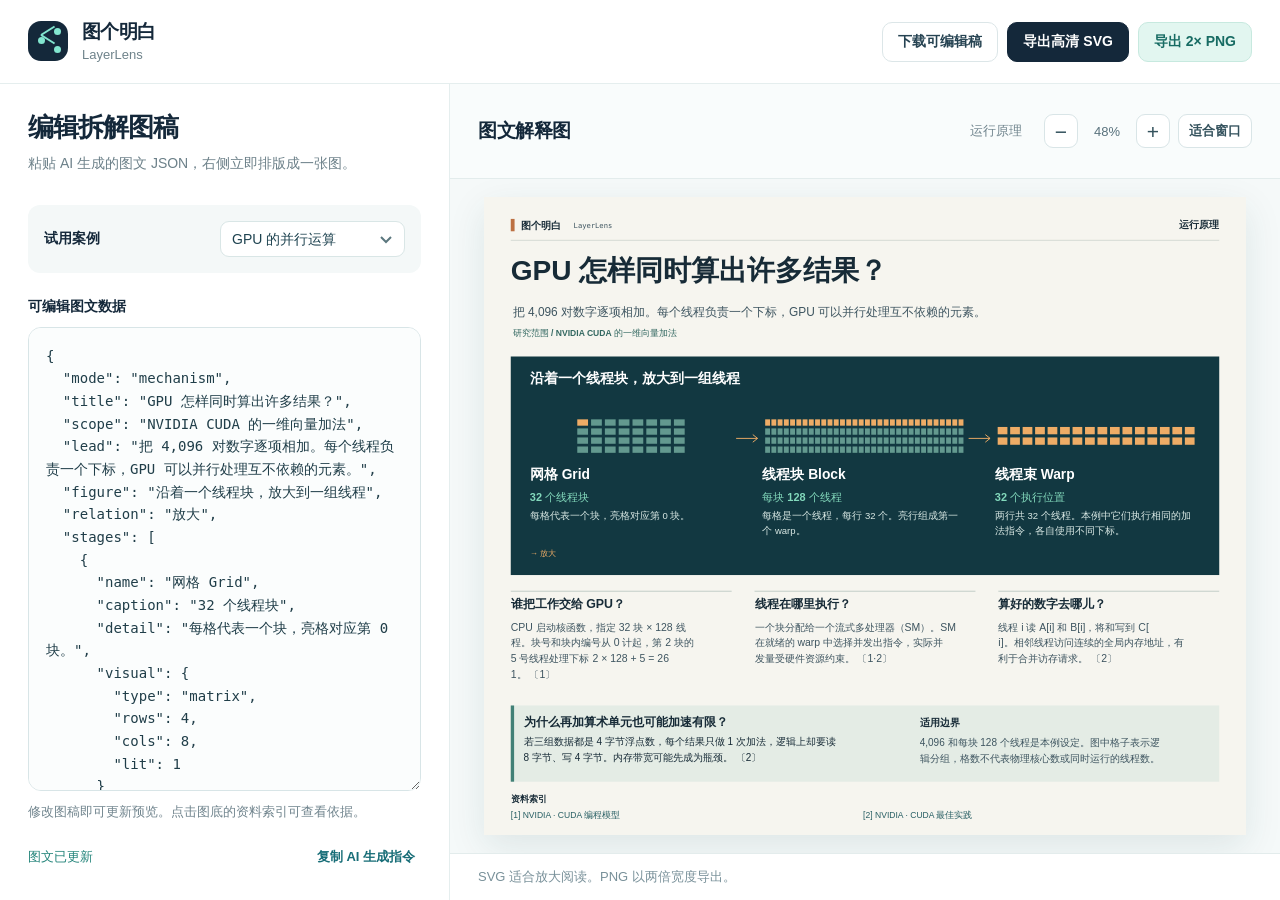
==== releases/LayerLens.html @ 17916f42 "Rename project to LayerLens and update the Chinese brand" ====
<!doctype html>
<html lang="zh-CN">
<head>
  <meta charset="utf-8">
  <meta name="viewport" content="width=device-width, initial-scale=1">
  <meta name="theme-color" content="#14283a">
  <title>图个明白 · 原理与产业拆解</title>
  <meta name="description" content="把抽象信息整理成一张可高清缩放的图文解释图。">
  <style>:root {
  color-scheme: light;
  font-family: -apple-system, BlinkMacSystemFont, "Segoe UI", "PingFang SC", "Microsoft YaHei", sans-serif;
  font-size: 16px;
  color: #14283a;
  background: #f5f9f9;
}
* { box-sizing: border-box; }
body { margin: 0; min-width: 320px; }
button, select, textarea { font: inherit; }
button { cursor: pointer; }
button:focus-visible, select:focus-visible, textarea:focus-visible, a:focus-visible { outline: 3px solid #45b7aa; outline-offset: 3px; }
.app-shell { min-height: 100vh; display: flex; flex-direction: column; }
.topbar { min-height: 84px; padding: 16px 28px; display: flex; align-items: center; justify-content: space-between; gap: 20px; background: #fff; border-bottom: 1px solid #e5eeee; }
.brand { display: flex; align-items: center; gap: 14px; }
.brand strong { display: block; font-size: 19px; line-height: 1.2; letter-spacing: -.03em; }
.brand small { display: block; margin-top: 3px; color: #6f838b; font-size: 13px; }
.brand-mark { width: 40px; height: 40px; border-radius: 13px; background: #14283a; position: relative; display: block; }
.brand-mark::before, .brand-mark::after { content: ""; position: absolute; left: 13px; top: 13px; height: 2px; width: 16px; background: #82e6cf; transform-origin: left; }
.brand-mark::before { transform: rotate(32deg); }
.brand-mark::after { transform: rotate(-32deg); }
.brand-mark i { width: 7px; height: 7px; border-radius: 50%; background: #82e6cf; position: absolute; }
.brand-mark i:nth-child(1) { left: 10px; top: 16px; }
.brand-mark i:nth-child(2) { left: 26px; top: 7px; }
.brand-mark i:nth-child(3) { left: 26px; top: 25px; }
.top-actions { display: flex; flex-wrap: wrap; align-items: center; gap: 9px; }
.github-link { color: #58717c; text-decoration: none; font-size: 14px; margin-right: 8px; }
.github-link:hover { text-decoration: underline; }
.button { border-radius: 10px; min-height: 40px; padding: 9px 15px; font-weight: 650; font-size: 14px; border: 1px solid #dce6e8; white-space: nowrap; }
.button.subtle { background: #fff; color: #264352; }
.button.primary { background: #14283a; color: white; border-color: #14283a; }
.button.primary-alt { background: #e2f6f0; color: #176b63; border-color: #c7e9df; }
.button:hover { filter: brightness(.96); }
.workspace { display: grid; grid-template-columns: minmax(360px, 450px) minmax(0, 1fr); flex: 1; min-height: calc(100vh - 84px); }
.editor-panel { background: #fff; border-right: 1px solid #e5eeee; display: flex; flex-direction: column; padding: 28px; min-height: 0; }
.eyebrow { display: inline-block; color: #25857b; font-size: 12px; font-weight: 800; letter-spacing: .12em; margin-bottom: 7px; }
h1, h2, p { margin: 0; }
h1 { font-size: 26px; line-height: 1.2; letter-spacing: -.04em; }
h2 { font-size: 19px; line-height: 1.2; letter-spacing: -.02em; }
.panel-heading p { margin-top: 9px; line-height: 1.6; color: #6c8089; font-size: 14px; }
.example-row { display: flex; align-items: center; justify-content: space-between; gap: 12px; margin-top: 30px; padding: 16px; background: #f4f8f8; border-radius: 12px; }
.example-row label, .editor-label { font-size: 14px; font-weight: 700; }
select { max-width: 185px; width: 100%; padding: 9px 32px 9px 11px; color: #1e4350; background: #fff; border: 1px solid #d9e6e6; border-radius: 9px; appearance: none; background-image: url("data:image/svg+xml,%3Csvg xmlns='http://www.w3.org/2000/svg' width='16' height='16' fill='none' stroke='%235b777e' stroke-width='2'%3E%3Cpath d='m3 6 5 5 5-5'/%3E%3C/svg%3E"); background-repeat: no-repeat; background-position: right 10px center; font-size: 14px; }
.editor-label { margin: 25px 0 11px; }
textarea { width: 100%; min-height: 320px; flex: 1; resize: vertical; padding: 17px; border: 1px solid #d8e5e7; border-radius: 13px; background: #fbfdfd; color: #203e49; font-family: ui-monospace, SFMono-Regular, Menlo, Consolas, monospace; font-size: 14px; line-height: 1.62; }
textarea:focus { border-color: #4aafa4; outline: 3px solid #d9f3ee; }
.format-help { margin-top: 11px; color: #71858e; font-size: 13px; line-height: 1.6; }
.format-help code { background: #edf4f4; padding: 1px 4px; border-radius: 4px; }
.editor-footer { display: flex; justify-content: space-between; align-items: center; gap: 10px; margin-top: 19px; min-height: 30px; }
#status { color: #25857b; font-size: 13px; }
#status.error { color: #bb554d; }
.text-button { border: 0; background: transparent; color: #176d77; font-size: 13px; font-weight: 700; text-align: right; }
.text-button:hover { text-decoration: underline; }
.preview-panel { min-width: 0; min-height: 0; display: flex; flex-direction: column; }
.preview-toolbar { display: flex; align-items: center; justify-content: space-between; gap: 15px; min-height: 95px; padding: 18px 28px; border-bottom: 1px solid #e3ecec; background: #f9fcfc; }
.preview-controls { display: flex; align-items: center; gap: 8px; white-space: nowrap; }
#map-stats { color: #71858e; font-size: 13px; margin-right: 14px; }
.icon-button, .fit-button { border: 1px solid #d9e5e7; border-radius: 9px; height: 34px; background: #fff; color: #34525d; }
.icon-button { width: 34px; font-size: 21px; line-height: 1; }
.fit-button { padding: 0 10px; font-size: 13px; font-weight: 650; }
#zoom-label { color: #58717c; font-size: 13px; width: 42px; text-align: center; }
.preview-scroll { flex: 1; min-height: 380px; overflow: auto; position: relative; }
.map { min-width: 100%; min-height: 100%; display: flex; align-items: center; justify-content: center; }
.map svg { display: block; max-width: none; box-shadow: 0 12px 35px rgba(22, 68, 72, .1); }
.preview-hint { padding: 14px 28px; background: #fff; color: #789099; font-size: 13px; border-top: 1px solid #e3ecec; }
@media (max-width: 980px) {
  .workspace { grid-template-columns: 1fr; }
  .editor-panel { border-right: 0; border-bottom: 1px solid #e5eeee; }
  textarea { height: 260px; flex: none; }
  .preview-panel { min-height: 600px; }
}
@media (max-width: 650px) {
  .topbar { padding: 15px 18px; align-items: flex-start; flex-direction: column; }
  .top-actions { width: 100%; }
  .github-link { display: none; }
  .button { flex: 1; padding-inline: 9px; }
  .editor-panel { padding: 22px 18px; }
  .preview-toolbar { padding: 17px 18px; flex-wrap: wrap; }
  .preview-controls { width: 100%; justify-content: flex-end; }
  #map-stats { margin-right: auto; }
  .preview-hint { padding: 14px 18px; }
}

.map { width:max-content; height:max-content; padding:18px; }
.map svg { flex:none; }
@media (min-width:981px) { .app-shell {height:100vh;} .workspace {min-height:0;} .preview-scroll {min-height:0;} }
@media (max-width:980px) { .preview-scroll {height:70vh;flex:none;} }
</style>
</head>
<body>
  <div class="app-shell">
    <header class="topbar">
      <div class="brand">
        <span class="brand-mark" aria-hidden="true"><i></i><i></i><i></i></span>
        <div>
          <strong>图个明白</strong>
          <small>LayerLens</small>
        </div>
      </div>
      <div class="top-actions">
        <button id="download-json" type="button" class="button subtle">下载可编辑稿</button>
        <button id="download-svg" type="button" class="button primary">导出高清 SVG</button>
        <button id="download-png" type="button" class="button primary-alt">导出 2× PNG</button>
      </div>
    </header>
    <main class="workspace">
      <section class="editor-panel" aria-labelledby="editor-title">
        <div class="panel-heading">
          <div>

            <h1 id="editor-title">编辑拆解图稿</h1>
            <p>粘贴 AI 生成的图文 JSON，右侧立即排版成一张图。</p>
          </div>
        </div>
        <div class="example-row">
          <label for="example-select">试用案例</label>
          <select id="example-select">
            <option value="gpu">GPU 的并行运算</option>
            <option value="robotics">工业机器人产业链</option>
          </select>
        </div>
        <label class="editor-label" for="spec">可编辑图文数据</label>
        <textarea id="spec" spellcheck="false" aria-describedby="format-help"></textarea>
        <p id="format-help" class="format-help">修改图稿即可更新预览。点击图底的资料索引可查看依据。</p>
        <div class="editor-footer">
          <span id="status" role="status" aria-live="polite"></span>
          <button id="copy-prompt" type="button" class="text-button">复制 AI 生成指令</button>
        </div>
      </section>
      <section class="preview-panel" aria-labelledby="preview-title">
        <div class="preview-toolbar">
          <div>

            <h2 id="preview-title">图文解释图</h2>
          </div>
          <div class="preview-controls">
            <span id="map-stats"></span>
            <button id="zoom-out" type="button" class="icon-button" aria-label="缩小">−</button>
            <span id="zoom-label">100%</span>
            <button id="zoom-in" type="button" class="icon-button" aria-label="放大">+</button>
            <button id="fit" type="button" class="fit-button">适合窗口</button>
          </div>
        </div>
        <div id="preview-scroll" class="preview-scroll">
          <div id="map" class="map" aria-live="polite"></div>
        </div>
        <div class="preview-hint">SVG 适合放大阅读。PNG 以两倍宽度导出。</div>
      </section>
    </main>
  </div>
  <script type="module">
const renderClassic = (()=>{
const ICONS = ['target', 'spark', 'search', 'book', 'link', 'gear', 'check', 'shield', 'clock', 'people', 'chart', 'warning'];
const COLORS = [
  { strong: '#126b75', light: '#d9f3f0' },
  { strong: '#6655b8', light: '#eeeaff' },
  { strong: '#c46932', light: '#fff0df' },
  { strong: '#2d6da8', light: '#e4f1ff' },
  { strong: '#a84e78', light: '#ffe9f2' }
];

function units(text) {
  return Array.from(text).reduce((n, char) => n + (/[\u2e80-\uffff]/.test(char) ? 2 : 1), 0);
}

function requiredText(value, label, limit) {
  if (typeof value !== 'string' || !value.trim()) throw new Error(label + '不能为空。');
  const normalized = value.replace(/\s+/g, ' ').trim();
  if (units(normalized) > limit) throw new Error(label + '过长，请精简后再试。');
  return normalized;
}

function validateSpec(input) {
  if (!input || typeof input !== 'object' || Array.isArray(input)) throw new Error('请输入 JSON 对象。');
  const layout = input.layout;
  if (!['flow', 'grid'].includes(layout)) throw new Error('layout 只支持 flow 或 grid。');
  if (!Array.isArray(input.items)) throw new Error('items 必须是数组。');
  if (layout === 'flow' && (input.items.length < 4 || input.items.length > 5)) throw new Error('flow 需要 4–5 个模块。');
  if (layout === 'grid' && input.items.length !== 4) throw new Error('grid 需要 4 个模块。');
  const items = input.items.map((item, index) => {
    if (!item || typeof item !== 'object') throw new Error('第 ' + (index + 1) + ' 个模块无效。');
    if (!ICONS.includes(item.icon)) throw new Error('第 ' + (index + 1) + ' 个模块的 icon 不受支持。');
    const points = item.points ?? [];
    if (!Array.isArray(points) || points.length > 2) throw new Error('每个模块最多有两个要点。');
    return {
      title: requiredText(item.title, '模块标题', 20),
      detail: requiredText(item.detail, '模块说明', 88),
      icon: item.icon,
      points: points.map((point) => requiredText(point, '模块要点', 21))
    };
  });
  return {
    title: requiredText(input.title, '主标题', 46),
    subtitle: requiredText(input.subtitle, '副标题', 90),
    layout,
    items,
    takeaway: requiredText(input.takeaway, '核心结论', 110),
    source: input.source == null || input.source === '' ? '' : requiredText(input.source, '来源说明', 100)
  };
}

function xml(value) {
  return value.replace(/&/g, '&amp;').replace(/</g, '&lt;').replace(/>/g, '&gt;')
    .replace(/"/g, '&quot;').replace(/'/g, '&apos;');
}

function wrap(text, maxUnits) {
  const lines = [];
  let current = '';
  let length = 0;
  for (const char of Array.from(text)) {
    const size = /[\u2e80-\uffff]/.test(char) ? 2 : 1;
    if (length + size > maxUnits && current) {
      const breakAt = current.lastIndexOf(' ');
      if (breakAt > Math.floor(current.length / 2)) {
        lines.push(current.slice(0, breakAt).trim());
        current = current.slice(breakAt + 1);
        length = units(current);
      } else {
        lines.push(current.trim());
        current = '';
        length = 0;
      }
    }
    current += char;
    length += size;
  }
  if (current.trim()) lines.push(current.trim());
  return lines;
}

function textBlock(text, x, y, maxUnits, lineHeight, attrs) {
  const lines = wrap(text, maxUnits);
  return '<text x="' + x + '" y="' + y + '" ' + attrs + '>' +
    lines.map((line, i) => '<tspan x="' + x + '" dy="' + (i ? lineHeight : 0) + '">' + xml(line) + '</tspan>').join('') +
    '</text>';
}

function icon(name, x, y, color) {
  const paths = {
    target: '<circle cx="0" cy="0" r="22"/><circle cx="0" cy="0" r="11"/><circle cx="0" cy="0" r="2" fill="currentColor" stroke="none"/>',
    spark: '<path d="M0-27 6-7 26 0 6 7 0 27-6 7-26 0-6-7Z"/><path d="M25-24v11m-5-5h10"/>',
    search: '<circle cx="-4" cy="-5" r="17"/><path d="m9 8 17 17"/>',
    book: '<path d="M0-21c-10-7-21-6-27-4v45c9-3 20-3 27 3 7-6 18-6 27-3v-45c-6-2-17-3-27 4Z"/><path d="M0-21v44"/>',
    link: '<path d="M-9-9-1-17a13 13 0 0 1 19 19l-8 8M9 9l-8 8a13 13 0 0 1-19-19l8-8"/><path d="m-9 9 18-18"/>',
    gear: '<circle r="11"/><path d="M-4-27h8l2 6 6 3 6-3 6 7-4 5 1 7 5 4-3 8-7 1-5 5v7h-8l-2-6-6-3-6 3-6-7 4-5-1-7-5-4 3-8 7-1 5-5Z"/>',
    check: '<circle r="25"/><path d="m-13 0 9 9 18-20"/>',
    shield: '<path d="M0-27 22-18v17c0 15-10 24-22 29C-12 23-22 14-22-1v-17Z"/><path d="m-9 0 7 7 12-14"/>',
    clock: '<circle r="25"/><path d="M0-15V1l12 7"/>',
    people: '<circle cx="-10" cy="-10" r="9"/><circle cx="14" cy="-7" r="7"/><path d="M-28 19c0-12 8-19 18-19S8 7 8 19M9 5c11-4 21 3 21 14"/>',
    chart: '<path d="M-28 24h56M-24 15v-12h11v12M-5 15v-26H6v26M14 15v-40h11v40"/>',
    warning: '<path d="M0-27 28 23h-56Z"/><path d="M0-10V7"/><circle cx="0" cy="16" r="1" fill="currentColor" stroke="none"/>'
  };
  return '<g transform="translate(' + x + ' ' + y + ')" color="' + color + '" fill="none" stroke="currentColor" stroke-width="3" stroke-linecap="round" stroke-linejoin="round">' + paths[name] + '</g>';
}

function header(parts, spec, height) {
  parts.push('<rect width="1600" height="' + height + '" fill="#f3f8fb"/>');
  parts.push('<circle cx="1510" cy="30" r="250" fill="#e6f3f5"/>');
  parts.push('<circle cx="1500" cy="50" r="170" fill="#deecf7" opacity=".7"/>');
  parts.push('<circle cx="70" cy="' + (height - 15) + '" r="180" fill="#e7f3f4"/>');
  parts.push('<rect x="68" y="52" width="122" height="34" rx="17" fill="#d8eeef"/>');
  parts.push('<text x="129" y="75" text-anchor="middle" fill="#126b75" font-size="17" font-weight="750">一图看懂</text>');
  parts.push(textBlock(spec.title, 68, 158, 46, 58, 'fill="#14283a" font-size="52" font-weight="800" letter-spacing="-1"'));
  parts.push(textBlock(spec.subtitle, 70, 221, 90, 31, 'fill="#56717c" font-size="24" font-weight="450"'));
  parts.push('<line x1="70" y1="263" x2="1530" y2="263" stroke="#cbdde3" stroke-width="2"/>');
}

function footer(parts, spec, y, height) {
  parts.push('<rect x="68" y="' + y + '" width="1464" height="' + height + '" rx="25" fill="#14283a"/>');
  parts.push('<rect x="92" y="' + (y + 22) + '" width="6" height="' + (height - 44) + '" rx="3" fill="#6ee0cf"/>');
  parts.push('<text x="122" y="' + (y + 42) + '" fill="#8ee2d2" font-size="18" font-weight="750">记住这一点</text>');
  parts.push(textBlock(spec.takeaway, 122, y + 80, 92, 31, 'fill="#ffffff" font-size="25" font-weight="650"'));
  if (spec.source) parts.push(textBlock('来源说明：' + spec.source, 72, y + height + 31, 120, 22, 'fill="#6d8790" font-size="16"'));
}

function flowCard(parts, item, index, count) {
  const x = count === 5 ? 68 + index * 294 : 68 + index * 370;
  const w = count === 5 ? 276 : 352;
  const y = 320;
  const c = COLORS[index];
  parts.push('<rect x="' + x + '" y="' + y + '" width="' + w + '" height="414" rx="25" fill="#ffffff" stroke="#d9e6eb" stroke-width="2"/>');
  parts.push('<rect x="' + (x + 25) + '" y="' + (y + 25) + '" width="76" height="76" rx="22" fill="' + c.light + '"/>');
  parts.push(icon(item.icon, x + 63, y + 63, c.strong));
  parts.push('<text x="' + (x + w - 30) + '" y="' + (y + 61) + '" text-anchor="end" fill="' + c.strong + '" font-size="24" font-weight="800">0' + (index + 1) + '</text>');
  parts.push(textBlock(item.title, x + 26, y + 147, count === 5 ? 22 : 29, 34, 'fill="#14283a" font-size="27" font-weight="750"'));
  parts.push(textBlock(item.detail, x + 26, y + 194, count === 5 ? 23 : 30, 29, 'fill="#4f6874" font-size="21"'));
  parts.push('<line x1="' + (x + 25) + '" y1="' + (y + 308) + '" x2="' + (x + w - 25) + '" y2="' + (y + 308) + '" stroke="#e2ebee" stroke-width="2"/>');
  item.points.forEach((point, i) => {
    parts.push('<circle cx="' + (x + 34) + '" cy="' + (y + 339 + i * 32) + '" r="5" fill="' + c.strong + '"/>');
    parts.push(textBlock(point, x + 48, y + 346 + i * 32, count === 5 ? 21 : 29, 23, 'fill="#284653" font-size="18" font-weight="550"'));
  });
  if (index < count - 1) {
    const start = x + w + 2;
    const end = count === 5 ? start + 15 : start + 14;
    parts.push('<path d="M' + start + ' ' + (y + 207) + 'h' + (end - start) + 'm-7-7 7 7-7 7" fill="none" stroke="#8ca7af" stroke-width="2.5" stroke-linecap="round" stroke-linejoin="round"/>');
  }
}

function gridCard(parts, item, index) {
  const x = index % 2 ? 818 : 68;
  const y = index < 2 ? 310 : 604;
  const c = COLORS[index];
  parts.push('<rect x="' + x + '" y="' + y + '" width="714" height="270" rx="27" fill="#ffffff" stroke="#d9e6eb" stroke-width="2"/>');
  parts.push('<rect x="' + (x + 27) + '" y="' + (y + 28) + '" width="88" height="88" rx="26" fill="' + c.light + '"/>');
  parts.push(icon(item.icon, x + 71, y + 72, c.strong));
  parts.push('<text x="' + (x + 140) + '" y="' + (y + 62) + '" fill="' + c.strong + '" font-size="18" font-weight="800">关键动作 0' + (index + 1) + '</text>');
  parts.push(textBlock(item.title, x + 140, y + 105, 39, 35, 'fill="#14283a" font-size="31" font-weight="750"'));
  parts.push(textBlock(item.detail, x + 140, y + 153, 47, 29, 'fill="#4f6874" font-size="21"'));
  item.points.forEach((point, i) => {
    const px = x + 30 + i * 335;
    parts.push('<rect x="' + px + '" y="' + (y + 218) + '" width="315" height="34" rx="17" fill="' + c.light + '"/>');
    parts.push(textBlock(point, px + 15, y + 241, 33, 20, 'fill="' + c.strong + '" font-size="17" font-weight="650"'));
  });
}

function renderSvg(input) {
  const spec = validateSpec(input);
  const height = spec.layout === 'flow' ? 950 : 1090;
  const parts = [
    '<svg xmlns="http://www.w3.org/2000/svg" width="1600" height="' + height + '" viewBox="0 0 1600 ' + height + '" role="img" aria-labelledby="title desc">',
    '<title id="title">' + xml(spec.title) + '</title>',
    '<desc id="desc">' + xml(spec.subtitle + ' ' + spec.takeaway) + '</desc>',
    '<g font-family="system-ui, -apple-system, PingFang SC, Microsoft YaHei, sans-serif">'
  ];
  header(parts, spec, height);
  if (spec.layout === 'flow') {
    spec.items.forEach((item, i) => flowCard(parts, item, i, spec.items.length));
    footer(parts, spec, 772, 135);
  } else {
    spec.items.forEach((item, i) => gridCard(parts, item, i));
    footer(parts, spec, 913, 135);
  }
  parts.push('</g></svg>');
  return { svg: parts.join(''), width: 1600, height, spec };
}

return renderSvg;
})();

const ink = '#172b37';
const secondary = '#3e5560';
const pale = '#f6f5ef';
const diagram = '#123841';
const accent = '#eeac66';
const mint = '#83d9bc';
const mono = 'Menlo,Consolas,monospace';
const glyphs = {
  gear:'<path d="M-46 34h92m-107-34h22m78 0h22"/><circle r="33"/><circle r="21"/><circle r="8"/>' + Array.from({length:12},(_,i)=>'<path transform="rotate('+i*30+')" d="M-5-33v-7h10v7"/>').join(''),
  arm:'<path d="M-59 35h53l-5-9h-43zm12-9 14-41 12 3-11 38m9-44 49-15 5 9-46 21m44-24 14 19-6 5-17-15m23 12 10 4-2 8m-8-9-3 8"/><circle cx="-24" cy="-13" r="8"/><circle cx="24" cy="-28" r="6"/>',
  cell:'<path d="M-68 35v-71h136v71zm6-65h94v58h-94zm100 0h24v58H38zM-53 22h25l-8-8 11-25 25 9 6 17m-1-10 13 5m-8 3h18v6H4zm38-37h15v8H42z"/><circle cx="-25" cy="-9" r="3"/>',
  weld:'<path d="m-66 22 54-36 14 9-52 37zm68-27 48 25 15-9-51-28zm-6-7 15-9m-71 47v8l13 7L3 7l47 24 15-9v-10"/><path stroke-dasharray="3 5" d="m-40 21 42-28"/>',
  input:'<path d="M-57-26h52v52h-52zm67 26h45m-14-12L55 0 41 12"/>',
  process:'<rect x="-40" y="-29" width="80" height="58" rx="7"/><path d="M-62 0h22m80 0h22m-76 0 10 10 22-23"/>',
  output:'<path d="M-52 0h38m-10-10 10 10-10 10m24-38h51v56H0zm10 21h31m-31 11h23"/>',
  stack:'<path d="m-46-16 46-21 46 21L0 6zm0 13L0 18 46-3m-92 13L0 31l46-21"/>'
};
function esc(s) {
  return String(s).replace(/[&<>"']/g,c=>({'&':'&amp;','<':'&lt;','>':'&gt;','"':'&quot;',"'":'&apos;'}[c]));
}
function string(v, field, max=300) {
  if (typeof v!=='string'||!v.trim()||Array.from(v).length>max) throw Error(field+' 无效或过长');
  return v.replace(/\s+/g,' ').trim();
}
function list(v, field, min, max) {
  if (!Array.isArray(v)||v.length<min||v.length>max) throw Error(field+' 数量应为 '+min+'–'+max);
  return v;
}
function refs(v, total) {
  if (!Array.isArray(v)||v.some(i=>!Number.isInteger(i)||i<1||i>total)) throw Error('依据编号与 sources 不匹配');
  return v;
}
function validate(input) {
  const s=input;
  if (!['mechanism','industry'].includes(s?.mode)) throw Error('请选择 mechanism 或 industry');
  const sources=list(s.sources,'sources',0,8).map(x=>{
    const label=string(x.label,'来源名称',65);
    if (!x.url) return {label,url:''};
    let u;
    try {u=new URL(x.url)} catch {throw Error('来源网址无效')}
    if (!['https:','http:'].includes(u.protocol)) throw Error('来源须为网页或带页码的资料名称');
    return {label,url:u.href};
  });
  const annotation=x=>({title:string(x.title,'分析标题',80),body:string(x.body,'分析正文',300),refs:refs(x.refs,sources.length)});
  const stages=list(s.stages,'图中对象',2,5).map(x=>{
    const v=x.visual;
    if (v?.type==='matrix') {
      const values=[v.rows,v.cols,v.lit];
      if (!values.every(Number.isInteger)||v.rows<1||v.rows>8||v.cols<1||v.cols>32||v.lit<0||v.lit>v.rows*v.cols) throw Error('阵列行列数或高亮数量无效');
    } else if (v?.type!=='symbol'||!Object.hasOwn(glyphs,v.symbol)) throw Error('图形类型无效');
    return {name:string(x.name,'对象名',40),caption:string(x.caption,'图注',65),detail:string(x.detail,'图中说明',110),visual:v};
  });
  return {mode:s.mode,title:string(s.title,'标题',85),scope:string(s.scope,'范围',120),lead:string(s.lead,'导语',240),figure:string(s.figure,'图题',100),relation:string(s.relation,'箭头含义',24),stages,notes:list(s.notes,'分析段落',2,4).map(annotation),insight:annotation(s.insight),boundary:string(s.boundary,'适用边界',240),sources,feedback:s.feedback?string(s.feedback,'末端回传给前一环的要求',140):''};
}
function text(x,y,s,size=22,fill=ink,weight=400,extra='') {
  return '<text x="'+x+'" y="'+y+'" fill="'+fill+'" font-size="'+size+'" font-weight="'+weight+'" '+extra+'>'+esc(s)+'</text>';
}
function lines(s,width,size) {
  const result=[];
  let row='', used=0;
  for(const c of Array.from(s)) {
    const cw=/[\x20-\x7e]/.test(c)?0.67*size:1.04*size;
    if(used+cw>width&&row&&!/[，。；、！？）〕》]/.test(c)){result.push(row.trim());row='';used=0}
    row+=c; used+=cw;
  }
  if(row)result.push(row.trim());
  return result;
}
function para(p,x,y,s,width,size,fill=ink,weight=400,step=Math.ceil(size*1.5)) {
  for(const line of lines(s,width,size)){p.push(text(x,y,line,size,fill,weight));y+=step}
  return y;
}
const rect=(x,y,w,h,c)=>'<rect x="'+x+'" y="'+y+'" width="'+w+'" height="'+h+'" fill="'+c+'"/>';
const path=(d,c,w=2,extra='')=>'<path d="'+d+'" fill="none" stroke="'+c+'" stroke-width="'+w+'" '+extra+'/>';
function art(v,x,y,w) {
  if(v.type==='symbol')return '<g transform="translate('+x+' '+y+')" fill="none" stroke="'+mint+'" stroke-width="3.2" stroke-linecap="round" stroke-linejoin="round">'+glyphs[v.symbol]+'</g>';
  const dx=Math.min(29,(w-12)/v.cols),dy=Math.min(22,76/v.rows);
  return Array.from({length:v.rows*v.cols},(_,i)=>rect(x-v.cols*dx/2+i%v.cols*dx,y-v.rows*dy/2+Math.floor(i/v.cols)*dy,dx*.78,dy*.70,i<v.lit?accent:'#63998f')).join('');
}
function hero(p,s,y) {
  const inner=[], gap=57, n=s.stages.length;
  const width=(1408-gap*(n-1))/n;
  const top=para(inner,96,y+56,s.figure,1350,29,'#ffffff',650);
  const leadY=top+12;
  let bottom=0;
  s.stages.forEach((v,i)=>{
    const x=96+i*(width+gap),mid=x+width/2;
    inner.push(art(v.visual,mid,leadY+58,width));
    let ty=para(inner,x,leadY+145,v.name,width,29,'#ffffff',700);
    ty=para(inner,x,ty+2,v.caption,width,23,mint,570);
    ty=para(inner,x,ty+4,v.detail,width,20,'#dae9e5',400);
    bottom=Math.max(bottom,ty);
    if(i<n-1){
      const ax=x+width+2;
      inner.push(path('M'+ax+' '+(leadY+60)+'h45m-10-8 10 8-10 8',accent));
    }
  });
  bottom=para(inner,96,bottom+17,'→  '+s.relation,1400,17,accent,550);
  if(s.feedback){
    const lastMid=96+(n-1)*(width+gap)+width/2;
    inner.push(path('M'+lastMid+' '+(bottom+4)+'v10h-'+(width+gap)+'m10-7-10 7 10 7',accent));
    bottom=para(inner,96,bottom+45,'←  '+s.feedback,1380,20,'#f1dbb8',500);
  }
  const end=bottom+14;
  p.push(rect(56,y,1488,end-y,diagram),...inner);
  return end;
}
function cite(v){return v.length?'  〔'+v.join('·')+'〕':''}
function renderSvg(input) {
  if(input?.layout==='flow'||input?.layout==='grid')return renderClassic(input);
  const s=validate(input),p=[];
  const kind=s.mode==='mechanism'?'运行原理':'产业链条';
  p.push(rect(56,46,8,26,'#bc7042'),text(78,67,'图个明白',22,ink,700),text(188,66,'LayerLens',15,secondary,500,'font-family="'+mono+'"'),text(1544,66,kind,20,ink,600,'text-anchor="end"'));
  p.push(path('M56 91H1544','#adbbb4',1));
  let y=para(p,56,174,s.title,1475,59,ink,750);
  y=para(p,60,y-12,s.lead,1470,25,secondary);
  y=para(p,60,y+4,'研究范围  /  '+s.scope,1460,18,'#336861',550);
  y=hero(p,s,y+15)+58;
  const w=(1488-48*(s.notes.length-1))/s.notes.length;
  let next=y;
  s.notes.forEach((v,i)=>{
    const x=56+i*(w+48);
    p.push(path('M'+x+' '+(y-24)+'h'+w,'#aebdb7',1.5));
    const n=para(p,x,y+12,v.title,w,26,ink,700);
    next=Math.max(next,para(p,x,n+8,v.body+cite(v.refs),w,22,secondary));
  });
  const iy=next+25;
  const takeaway=[];
  let a=para(takeaway,83,iy+44,s.insight.title,740,26,ink,700);
  a=para(takeaway,83,a+1,s.insight.body+cite(s.insight.refs),740,21,ink);
  takeaway.push(text(915,iy+44,'适用边界',22,ink,680));
  const b=para(takeaway,915,iy+86,s.boundary,580,21,secondary);
  y=Math.max(a,b)+10;
  p.push(rect(56,iy,1488,y-iy,'#e4ece5'),rect(56,iy,7,y-iy,'#428177'),...takeaway);
  y+=42;
  p.push(text(56,y,'资料索引',18,ink,700));
  for(let i=0;i<s.sources.length;i++){
    const src=s.sources[i],x=56+(i%2)*740;
    if(i%2===0)y+=35;
    const label=text(x,y,'['+(i+1)+']   '+src.label,18,'#275e63',500);
    p.push(src.url?'<a href="'+esc(src.url)+'" xlink:href="'+esc(src.url)+'">'+label+'</a>':label);
  }
  if(!s.sources.length)p.push(text(170,y,'概念示意，未附外部引文',17,secondary));
  const height=y+35,width=1600;
  const svg='<svg xmlns="http://www.w3.org/2000/svg" xmlns:xlink="http://www.w3.org/1999/xlink" width="1600" height="'+height+'" viewBox="0 0 1600 '+height+'" role="img" aria-labelledby="t d"><title id="t">'+esc(s.title)+'</title><desc id="d">'+esc(s.lead)+'</desc>'+rect(0,0,width,height,pale)+'<g font-family="PingFang SC,Microsoft YaHei,Noto Sans CJK SC,Arial,sans-serif">'+p.join('')+'</g></svg>';
  return {svg,width,height,spec:s};
}

const examples = {
  "gpu": {
    "mode": "mechanism",
    "title": "GPU 怎样同时算出许多结果？",
    "scope": "NVIDIA CUDA 的一维向量加法",
    "lead": "把 4,096 对数字逐项相加。每个线程负责一个下标，GPU 可以并行处理互不依赖的元素。",
    "figure": "沿着一个线程块，放大到一组线程",
    "relation": "放大",
    "stages": [
      {
        "name": "网格 Grid",
        "caption": "32 个线程块",
        "detail": "每格代表一个块，亮格对应第 0 块。",
        "visual": {
          "type": "matrix",
          "rows": 4,
          "cols": 8,
          "lit": 1
        }
      },
      {
        "name": "线程块 Block",
        "caption": "每块 128 个线程",
        "detail": "每格是一个线程，每行 32 个。亮行组成第一个 warp。",
        "visual": {
          "type": "matrix",
          "rows": 4,
          "cols": 32,
          "lit": 32
        }
      },
      {
        "name": "线程束 Warp",
        "caption": "32 个执行位置",
        "detail": "两行共 32 个线程。本例中它们执行相同的加法指令，各自使用不同下标。",
        "visual": {
          "type": "matrix",
          "rows": 2,
          "cols": 16,
          "lit": 32
        }
      }
    ],
    "notes": [
      {
        "title": "谁把工作交给 GPU？",
        "body": "CPU 启动核函数，指定 32 块 × 128 线程。块号和块内编号从 0 计起，第 2 块的 5 号线程处理下标 2 × 128 + 5 = 261。",
        "refs": [
          1
        ]
      },
      {
        "title": "线程在哪里执行？",
        "body": "一个块分配给一个流式多处理器（SM）。SM 在就绪的 warp 中选择并发出指令，实际并发量受硬件资源约束。",
        "refs": [
          1,
          2
        ]
      },
      {
        "title": "算好的数字去哪儿？",
        "body": "线程 i 读 A[i] 和 B[i]，将和写到 C[i]。相邻线程访问连续的全局内存地址，有利于合并访存请求。",
        "refs": [
          2
        ]
      }
    ],
    "insight": {
      "title": "为什么再加算术单元也可能加速有限？",
      "body": "若三组数据都是 4 字节浮点数，每个结果只做 1 次加法，逻辑上却要读 8 字节、写 4 字节。内存带宽可能先成为瓶颈。",
      "refs": [
        2
      ]
    },
    "boundary": "4,096 和每块 128 个线程是本例设定。图中格子表示逻辑分组，格数不代表物理核心数或同时运行的线程数。",
    "sources": [
      {
        "label": "NVIDIA · CUDA 编程模型",
        "url": "https://docs.nvidia.com/cuda/cuda-programming-guide/01-introduction/programming-model.html"
      },
      {
        "label": "NVIDIA · CUDA 最佳实践",
        "url": "https://docs.nvidia.com/cuda/cuda-c-best-practices-guide/index.html"
      }
    ]
  },
  "robotics": {
    "mode": "industry",
    "title": "一台机械臂，怎样变成焊接产能？",
    "scope": "工业机器人产业链 · 弧焊工作站",
    "lead": "沿着一件焊接工件追踪交付物。减速器、机器人和整套工作站各解决一个不同的问题。",
    "figure": "从关节部件到可投产的工作站",
    "relation": "交付",
    "stages": [
      {
        "name": "部件供应商",
        "caption": "关节传动",
        "detail": "提供精密减速器，配合电机传递关节所需的转速和转矩。",
        "visual": {
          "type": "symbol",
          "symbol": "gear"
        }
      },
      {
        "name": "机器人制造商",
        "caption": "受控运动",
        "detail": "把机械结构、驱动和控制器组成能够按轨迹运动的机器人。",
        "visual": {
          "type": "symbol",
          "symbol": "arm"
        }
      },
      {
        "name": "系统集成商",
        "caption": "焊接工作站",
        "detail": "匹配焊源、焊枪、夹具和防护，编程并调试整站。",
        "visual": {
          "type": "symbol",
          "symbol": "cell"
        }
      },
      {
        "name": "制造工厂",
        "caption": "合格工件",
        "detail": "按产品要求验证焊缝质量与生产节拍，并安排日常维护。",
        "visual": {
          "type": "symbol",
          "symbol": "weld"
        }
      }
    ],
    "feedback": "工厂提出工件尺寸、焊缝位置和目标节拍，集成商据此选型与布置。",
    "notes": [
      {
        "title": "部件提供什么能力？",
        "body": "减速器可用于机器人关节。关节的运动表现还取决于电机、传感与控制，单个部件只是整机性能的一项因素。",
        "refs": [
          1,
          2
        ]
      },
      {
        "title": "为什么要单列集成？",
        "body": "机械臂能够到达一个位置，焊接还需要可靠地定位工件，并让焊枪、焊接电源及工装协调工作。",
        "refs": [
          2,
          3
        ]
      },
      {
        "title": "价值如何被验证？",
        "body": "可用同一个工件做试焊，检查接头质量并记录完整循环用时。工厂据此判断工作站能否满足产线要求。",
        "refs": [
          3,
          4
        ]
      }
    ],
    "insight": {
      "title": "夹具偏一点，影响会传到哪一层？",
      "body": "工件偏移会使实际焊缝偏离程序轨迹。集成商可改善定位或加入寻位功能，同时评估额外动作对节拍的影响。",
      "refs": [
        3
      ]
    },
    "boundary": "按交付角色划分，同一家企业可以兼任制造与集成。焊源、工装等也可直接供给集成商。范围限于工业弧焊场景。",
    "sources": [
      {
        "label": "Harmonic Drive · 关节减速器",
        "url": "https://www.hds.co.jp/english/company/business/example/"
      },
      {
        "label": "ABB · 工业机器人术语",
        "url": "https://global.abb/content/dam/abb/global/group/investors/documents/ir-events/2017/Glossary%20of%20technical%20terms%20-%20abb-innovation-technology-day%20-%202017.pdf"
      },
      {
        "label": "Lincoln Electric · 焊缝寻位",
        "url": "https://qacd10.lincolnelectric.com/en-GB/Welding-and-Cutting-Resource-Center/Process-and-Theory/Intelligent-Robotic-Arc-Sensing"
      },
      {
        "label": "Lincoln Electric · 应用案例",
        "url": "https://ch-delivery.lincolnelectric.com/api/public/content/20f948ba18cf4c10a276d54630974fb1?v=1b992607"
      }
    ]
  }
};
const webPrompt = "请用「图个明白」把我接下来给出的内容整理成一张高清拆解图。\n\n# 图个明白\n\n为有背景知识但初次接触此主题的读者制作一张可放大的专业图解。根据用户指定的对象、语言与深度调整表达。成品包括 SVG 主图和可继续修改的 JSON 稿。\n\n## 拆解方法\n\n1. 将宽泛主题收窄为一个可以验证的问题。在 scope 中写明架构、产品类别或具体应用。若材料覆盖多个问题，选能解释核心关系的一条作主图，其余放入边界说明。\n2. **运行原理**用一个输入贯穿到输出。对应到部件、软件抽象和硬件执行位置，写出各自改变了什么。箭头可以表示流动或层级放大，应写明含义。用一个可核验的推导解释瓶颈或失效条件。避免把逻辑上的并行数画成物理单元数。\n3. **产业链条**从一个终端场景倒推。每个角色说清交付物、接收方与新增能力。指出不同供应路径、集成责任和下游验收条件。在有依据时加入需求回传。按职能定义角色，同一家企业可以跨层参与。\n4. 根据用户材料或已核对的一手资料写图。把原文事实、例题设定与推论用清晰措辞区分。示例计算要带单位、前提和可复核的算式。来源索引按文内引用编号从 1 开始。没有检索条件时引用用户文档名称和页码，标注尚待核实的主张。涉及市场规模、份额或成本时须说明时间和口径。\n5. 让图形承担解释工作。空间位置表示层级、流向或交付顺序。用阵列只表示可核对的数量，亮格须在图注中解释。检查读者能否顺着图回答“怎么运作、为什么、在哪个条件下结论会变”。\n\n\n直接按下面的字段说明提供完整 JSON，以便粘入查看器。\n\n# 图稿字段\n\nUTF-8 JSON 对象。字段名用英文，正文跟随用户语言。网页端和命令行共用同一格式。\n\n- `mode` 取 `mechanism` 或 `industry`。\n- `title` 提出核心问题，`scope` 限定对象，`lead` 用一两句话直接回答。\n- `figure` 是主图标题，`relation` 说明相邻对象间的箭头含义，如“沿数据路径”“放大高亮部分”“交付实物与系统”。选用一种贯穿主图的关系。\n- `stages` 列出 2–5 个对象。每个包含 `name`、`caption`、`detail`、`visual`。caption 写关键数量、功能或交付物；detail 解释它与下一个对象的关系。\n- `visual` 可用 `{\"type\":\"matrix\",\"rows\":4,\"cols\":8,\"lit\":1}`。行数 1–8，列数 1–32，高亮前 lit 个格。数量应从材料或明确的例题得出。\n- 其他对象可用 `{\"type\":\"symbol\",\"symbol\":\"input\"}`。通用语义图形有 input、process、output、stack；机械图形有 gear、arm、cell、weld。任取适合的形状。图注承担精确定义。\n- `feedback` 可省略。有下游向前一环提出的要求时，写出发出方、接收方与要求。\n- `notes` 是 2–4 个分析段落，`insight` 是一个能揭示瓶颈、验收标准或失效条件的推论。两者的条目都含 `title`、`body`、`refs`。refs 为来源编号数组。\n- `boundary` 写明具体条件与简化。例题中的数值要明确注明。\n- `sources` 是最多 8 个对象组成的数组，元素包含简短 `label` 和可选 `url`。官方网页使用 http(s) 链接，用户文档在 label 中写文档名及页码。无外部依据的自拟示例可用空数组并交代来历。\n\n参考下面的有效图稿格式。主题、图形和依据按实际材料选择。\n{\n  \"mode\": \"mechanism\",\n  \"title\": \"GPU 怎样同时算出许多结果？\",\n  \"scope\": \"NVIDIA CUDA 的一维向量加法\",\n  \"lead\": \"把 4,096 对数字逐项相加。每个线程负责一个下标，GPU 可以并行处理互不依赖的元素。\",\n  \"figure\": \"沿着一个线程块，放大到一组线程\",\n  \"relation\": \"放大\",\n  \"stages\": [\n    {\n      \"name\": \"网格 Grid\",\n      \"caption\": \"32 个线程块\",\n      \"detail\": \"每格代表一个块，亮格对应第 0 块。\",\n      \"visual\": {\n        \"type\": \"matrix\",\n        \"rows\": 4,\n        \"cols\": 8,\n        \"lit\": 1\n      }\n    },\n    {\n      \"name\": \"线程块 Block\",\n      \"caption\": \"每块 128 个线程\",\n      \"detail\": \"每格是一个线程，每行 32 个。亮行组成第一个 warp。\",\n      \"visual\": {\n        \"type\": \"matrix\",\n        \"rows\": 4,\n        \"cols\": 32,\n        \"lit\": 32\n      }\n    },\n    {\n      \"name\": \"线程束 Warp\",\n      \"caption\": \"32 个执行位置\",\n      \"detail\": \"两行共 32 个线程。本例中它们执行相同的加法指令，各自使用不同下标。\",\n      \"visual\": {\n        \"type\": \"matrix\",\n        \"rows\": 2,\n        \"cols\": 16,\n        \"lit\": 32\n      }\n    }\n  ],\n  \"notes\": [\n    {\n      \"title\": \"谁把工作交给 GPU？\",\n      \"body\": \"CPU 启动核函数，指定 32 块 × 128 线程。块号和块内编号从 0 计起，第 2 块的 5 号线程处理下标 2 × 128 + 5 = 261。\",\n      \"refs\": [\n        1\n      ]\n    },\n    {\n      \"title\": \"线程在哪里执行？\",\n      \"body\": \"一个块分配给一个流式多处理器（SM）。SM 在就绪的 warp 中选择并发出指令，实际并发量受硬件资源约束。\",\n      \"refs\": [\n        1,\n        2\n      ]\n    },\n    {\n      \"title\": \"算好的数字去哪儿？\",\n      \"body\": \"线程 i 读 A[i] 和 B[i]，将和写到 C[i]。相邻线程访问连续的全局内存地址，有利于合并访存请求。\",\n      \"refs\": [\n        2\n      ]\n    }\n  ],\n  \"insight\": {\n    \"title\": \"为什么再加算术单元也可能加速有限？\",\n    \"body\": \"若三组数据都是 4 字节浮点数，每个结果只做 1 次加法，逻辑上却要读 8 字节、写 4 字节。内存带宽可能先成为瓶颈。\",\n    \"refs\": [\n      2\n    ]\n  },\n  \"boundary\": \"4,096 和每块 128 个线程是本例设定。图中格子表示逻辑分组，格数不代表物理核心数或同时运行的线程数。\",\n  \"sources\": [\n    {\n      \"label\": \"NVIDIA · CUDA 编程模型\",\n      \"url\": \"https://docs.nvidia.com/cuda/cuda-programming-guide/01-introduction/programming-model.html\"\n    },\n    {\n      \"label\": \"NVIDIA · CUDA 最佳实践\",\n      \"url\": \"https://docs.nvidia.com/cuda/cuda-c-best-practices-guide/index.html\"\n    }\n  ]\n}";


const editor = document.getElementById('spec');
const map = document.getElementById('map');
const scroll = document.getElementById('preview-scroll');
const status = document.getElementById('status');
const stats = document.getElementById('map-stats');
const zoomLabel = document.getElementById('zoom-label');
const select = document.getElementById('example-select');
let current = null;
let zoom = 1;
let autoFit = true;

function notify(message, error = false) {
  status.textContent = message;
  status.classList.toggle('error', error);
}

function download(blob, name) {
  const url = URL.createObjectURL(blob);
  const link = document.createElement('a');
  link.href = url;
  link.download = name;
  document.body.append(link);
  link.click();
  link.remove();
  window.setTimeout(() => URL.revokeObjectURL(url), 1000);
}

function filename(extension) {
  const title = (current?.spec.title || 'one-picture').replace(/[\\/:*?"<>|]/g, '').slice(0, 36);
  return (title || 'one-picture') + '.' + extension;
}

function applyZoom() {
  if (!current) return;
  if (autoFit) zoom = Math.min(1, (scroll.clientWidth - 36) / current.width, (scroll.clientHeight - 36) / current.height);
  zoom = Math.max(0.2, Math.min(6, zoom));
  const svg = map.querySelector('svg');
  if (!svg) return;
  svg.style.width = Math.round(current.width * zoom) + 'px';
  svg.style.height = Math.round(current.height * zoom) + 'px';
  zoomLabel.textContent = Math.round(zoom * 100) + '%';
}

function render() {
  try {
    current = renderSvg(JSON.parse(editor.value));
    map.innerHTML = current.svg;
    stats.textContent = {mechanism:'运行原理', industry:'产业链条'}[current.spec.mode] || '经典图稿';
    applyZoom();
    notify('图文已更新');
  } catch (error) {
    current = null;
    map.textContent = '';
    stats.textContent = '';
    notify(error instanceof SyntaxError ? 'JSON 格式有误，请检查逗号和引号。' : error.message, true);
  }
}

function setExample(key) {
  editor.value = JSON.stringify(examples[key], null, 2);
  autoFit = true;
  render();
}

select.addEventListener('change', () => setExample(select.value));
editor.addEventListener('input', render);
window.addEventListener('resize', applyZoom);
document.getElementById('fit').addEventListener('click', () => { autoFit = true; applyZoom(); });
document.getElementById('zoom-in').addEventListener('click', () => { autoFit = false; zoom += 0.2; applyZoom(); });
document.getElementById('zoom-out').addEventListener('click', () => { autoFit = false; zoom -= 0.2; applyZoom(); });
document.getElementById('download-json').addEventListener('click', () => {
  if (!current) return notify('请先修正图文数据。', true);
  download(new Blob([JSON.stringify(current.spec, null, 2) + '\n'], { type: 'application/json;charset=utf-8' }), filename('json'));
  notify('已下载可编辑稿');
});
document.getElementById('download-svg').addEventListener('click', () => {
  if (!current) return notify('请先修正图文数据。', true);
  download(new Blob([current.svg], { type: 'image/svg+xml;charset=utf-8' }), filename('svg'));
  notify('已导出 SVG');
});
document.getElementById('download-png').addEventListener('click', () => {
  if (!current) return notify('请先修正图文数据。', true);
  const canvas = document.createElement('canvas');
  canvas.width = current.width * 2;
  canvas.height = current.height * 2;
  const context = canvas.getContext('2d');
  if (!context) return notify('当前浏览器无法创建 PNG。', true);
  const image = new Image();
  const url = URL.createObjectURL(new Blob([current.svg], { type: 'image/svg+xml;charset=utf-8' }));
  image.onload = () => {
    context.drawImage(image, 0, 0, canvas.width, canvas.height);
    URL.revokeObjectURL(url);
    canvas.toBlob((blob) => {
      if (blob) { download(blob, filename('png')); notify('已导出 2× PNG'); }
      else notify('PNG 导出失败。', true);
    }, 'image/png');
  };
  image.onerror = () => { URL.revokeObjectURL(url); notify('PNG 导出失败。', true); };
  image.src = url;
});
document.getElementById('copy-prompt').addEventListener('click', async () => {
  try { await navigator.clipboard.writeText(webPrompt); notify('已复制 AI 生成指令'); }
  catch { download(new Blob([webPrompt], { type: 'text/plain;charset=utf-8' }), '图个明白-网页指令.txt'); notify('已提供可复制的指令文件'); }
});

setExample('gpu');
</script>
</body>
</html>
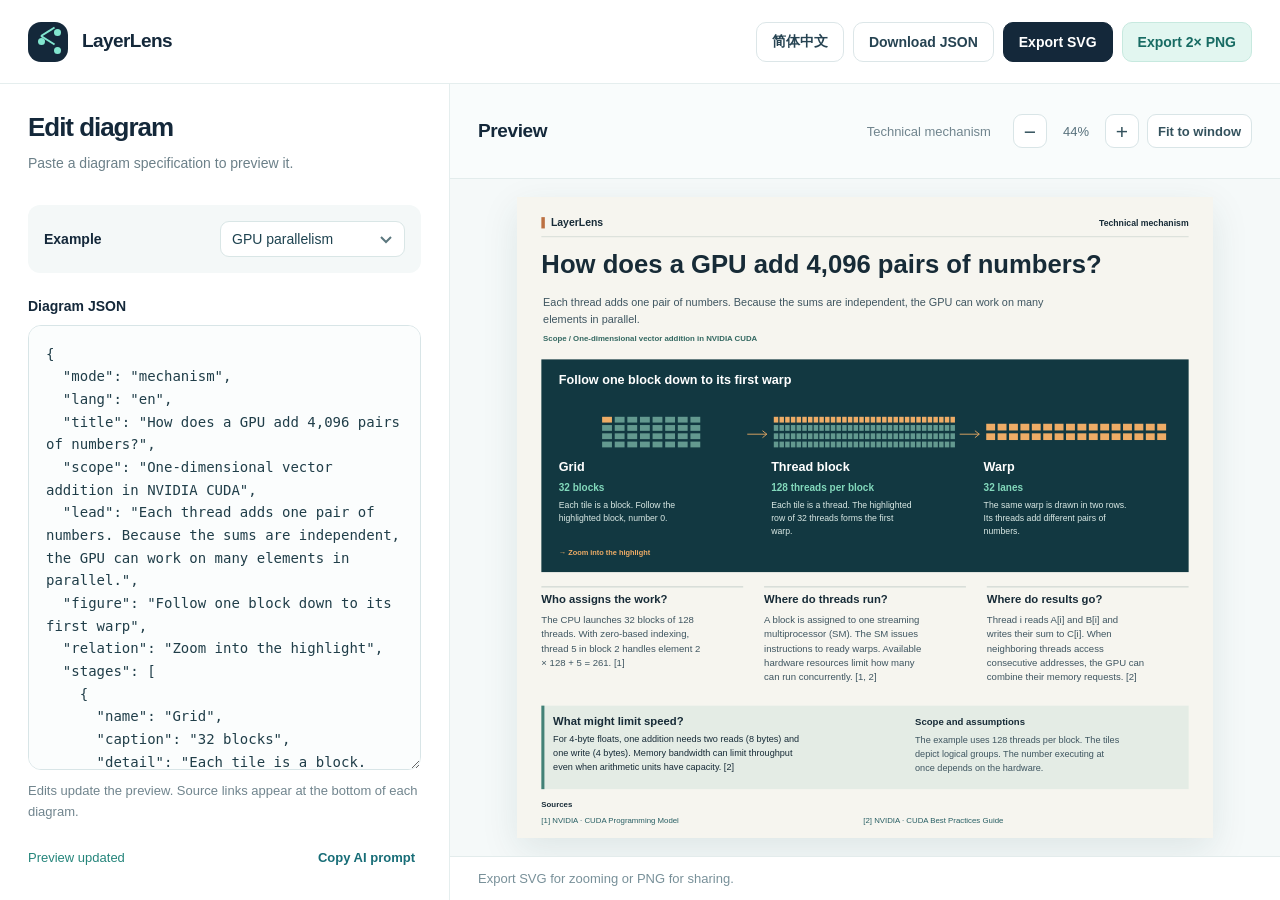
==== commit 624fd25d: "Make English the default and offer optional Simplified Chinese" ====
--- a/releases/LayerLens.html
+++ b/releases/LayerLens.html
@@ -1,11 +1,11 @@
 <!doctype html>
-<html lang="zh-CN">
+<html lang="en">
 <head>
   <meta charset="utf-8">
   <meta name="viewport" content="width=device-width, initial-scale=1">
   <meta name="theme-color" content="#14283a">
-  <title>图个明白 · 原理与产业拆解</title>
-  <meta name="description" content="把抽象信息整理成一张可高清缩放的图文解释图。">
+  <title data-zh="图个明白 · 原理与产业拆解">LayerLens | Visual explanations</title>
+  <meta name="description" content="Explore a technical system or a value chain in one zoomable, sourced diagram.">
   <style>:root {
   color-scheme: light;
   font-family: -apple-system, BlinkMacSystemFont, "Segoe UI", "PingFang SC", "Microsoft YaHei", sans-serif;
@@ -101,14 +101,15 @@
       <div class="brand">
         <span class="brand-mark" aria-hidden="true"><i></i><i></i><i></i></span>
         <div>
-          <strong>图个明白</strong>
-          <small>LayerLens</small>
+          <strong data-zh="图个明白">LayerLens</strong>
+
         </div>
       </div>
       <div class="top-actions">
-        <button id="download-json" type="button" class="button subtle">下载可编辑稿</button>
-        <button id="download-svg" type="button" class="button primary">导出高清 SVG</button>
-        <button id="download-png" type="button" class="button primary-alt">导出 2× PNG</button>
+        <button id="language" type="button" class="button subtle" lang="zh-CN">简体中文</button>
+        <button id="download-json" type="button" class="button subtle" data-zh="下载可编辑稿">Download JSON</button>
+        <button id="download-svg" type="button" class="button primary" data-zh="导出高清 SVG">Export SVG</button>
+        <button id="download-png" type="button" class="button primary-alt" data-zh="导出 2× PNG">Export 2× PNG</button>
       </div>
     </header>
     <main class="workspace">
@@ -116,43 +117,43 @@
         <div class="panel-heading">
           <div>
 
-            <h1 id="editor-title">编辑拆解图稿</h1>
-            <p>粘贴 AI 生成的图文 JSON，右侧立即排版成一张图。</p>
+            <h1 id="editor-title" data-zh="编辑拆解图稿">Edit diagram</h1>
+            <p data-zh="粘贴 AI 生成的图文 JSON，右侧立即排版成一张图。">Paste a diagram specification to preview it.</p>
           </div>
         </div>
         <div class="example-row">
-          <label for="example-select">试用案例</label>
+          <label for="example-select" data-zh="试用案例">Example</label>
           <select id="example-select">
-            <option value="gpu">GPU 的并行运算</option>
-            <option value="robotics">工业机器人产业链</option>
+            <option value="gpu" data-zh="GPU 的并行运算">GPU parallelism</option>
+            <option value="robotics" data-zh="工业机器人产业链">Robotics value chain</option>
           </select>
         </div>
-        <label class="editor-label" for="spec">可编辑图文数据</label>
+        <label class="editor-label" for="spec" data-zh="可编辑图文数据">Diagram JSON</label>
         <textarea id="spec" spellcheck="false" aria-describedby="format-help"></textarea>
-        <p id="format-help" class="format-help">修改图稿即可更新预览。点击图底的资料索引可查看依据。</p>
+        <p id="format-help" class="format-help" data-zh="修改图稿即可更新预览。点击图底的资料索引可查看依据。">Edits update the preview. Source links appear at the bottom of each diagram.</p>
         <div class="editor-footer">
           <span id="status" role="status" aria-live="polite"></span>
-          <button id="copy-prompt" type="button" class="text-button">复制 AI 生成指令</button>
+          <button id="copy-prompt" type="button" class="text-button" data-zh="复制 AI 生成指令">Copy AI prompt</button>
         </div>
       </section>
       <section class="preview-panel" aria-labelledby="preview-title">
         <div class="preview-toolbar">
           <div>
 
-            <h2 id="preview-title">图文解释图</h2>
+            <h2 id="preview-title" data-zh="图文解释图">Preview</h2>
           </div>
           <div class="preview-controls">
             <span id="map-stats"></span>
-            <button id="zoom-out" type="button" class="icon-button" aria-label="缩小">−</button>
+            <button id="zoom-out" type="button" class="icon-button" aria-label="Zoom out" data-zh-aria="缩小">−</button>
             <span id="zoom-label">100%</span>
-            <button id="zoom-in" type="button" class="icon-button" aria-label="放大">+</button>
-            <button id="fit" type="button" class="fit-button">适合窗口</button>
+            <button id="zoom-in" type="button" class="icon-button" aria-label="Zoom in" data-zh-aria="放大">+</button>
+            <button id="fit" type="button" class="fit-button" data-zh="适合窗口">Fit to window</button>
           </div>
         </div>
         <div id="preview-scroll" class="preview-scroll">
           <div id="map" class="map" aria-live="polite"></div>
         </div>
-        <div class="preview-hint">SVG 适合放大阅读。PNG 以两倍宽度导出。</div>
+        <div class="preview-hint" data-zh="SVG 适合放大阅读。PNG 以两倍宽度导出。">Export SVG for zooming or PNG for sharing.</div>
       </section>
     </main>
   </div>
@@ -367,52 +368,72 @@
   return String(s).replace(/[&<>"']/g,c=>({'&':'&amp;','<':'&lt;','>':'&gt;','"':'&quot;',"'":'&apos;'}[c]));
 }
 function string(v, field, max=300) {
-  if (typeof v!=='string'||!v.trim()||Array.from(v).length>max) throw Error(field+' 无效或过长');
+  if (typeof v!=='string'||!v.trim()||Array.from(v).length>max) throw Error(field+' is missing or too long');
   return v.replace(/\s+/g,' ').trim();
 }
 function list(v, field, min, max) {
-  if (!Array.isArray(v)||v.length<min||v.length>max) throw Error(field+' 数量应为 '+min+'–'+max);
+  if (!Array.isArray(v)||v.length<min||v.length>max) throw Error(field+' must contain '+min+'–'+max);
   return v;
 }
 function refs(v, total) {
-  if (!Array.isArray(v)||v.some(i=>!Number.isInteger(i)||i<1||i>total)) throw Error('依据编号与 sources 不匹配');
+  if (!Array.isArray(v)||v.some(i=>!Number.isInteger(i)||i<1||i>total)) throw Error('Reference number outside sources');
   return v;
 }
 function validate(input) {
   const s=input;
-  if (!['mechanism','industry'].includes(s?.mode)) throw Error('请选择 mechanism 或 industry');
+  if (!['mechanism','industry'].includes(s?.mode)) throw Error('Choose mechanism or industry');
   const sources=list(s.sources,'sources',0,8).map(x=>{
-    const label=string(x.label,'来源名称',65);
+    const label=string(x.label,'Source label',65);
     if (!x.url) return {label,url:''};
     let u;
-    try {u=new URL(x.url)} catch {throw Error('来源网址无效')}
-    if (!['https:','http:'].includes(u.protocol)) throw Error('来源须为网页或带页码的资料名称');
+    try {u=new URL(x.url)} catch {throw Error('Invalid source URL')}
+    if (!['https:','http:'].includes(u.protocol)) throw Error('Source URL must use HTTP or HTTPS');
     return {label,url:u.href};
   });
-  const annotation=x=>({title:string(x.title,'分析标题',80),body:string(x.body,'分析正文',300),refs:refs(x.refs,sources.length)});
-  const stages=list(s.stages,'图中对象',2,5).map(x=>{
+  const annotation=x=>({title:string(x.title,'Annotation title',80),body:string(x.body,'Annotation body',300),refs:refs(x.refs,sources.length)});
+  const stages=list(s.stages,'Stages',2,5).map(x=>{
     const v=x.visual;
     if (v?.type==='matrix') {
       const values=[v.rows,v.cols,v.lit];
-      if (!values.every(Number.isInteger)||v.rows<1||v.rows>8||v.cols<1||v.cols>32||v.lit<0||v.lit>v.rows*v.cols) throw Error('阵列行列数或高亮数量无效');
-    } else if (v?.type!=='symbol'||!Object.hasOwn(glyphs,v.symbol)) throw Error('图形类型无效');
-    return {name:string(x.name,'对象名',40),caption:string(x.caption,'图注',65),detail:string(x.detail,'图中说明',110),visual:v};
+      if (!values.every(Number.isInteger)||v.rows<1||v.rows>8||v.cols<1||v.cols>32||v.lit<0||v.lit>v.rows*v.cols) throw Error('Invalid matrix dimensions or highlight count');
+    } else if (v?.type!=='symbol'||!Object.hasOwn(glyphs,v.symbol)) throw Error('Unknown visual type');
+    return {name:string(x.name,'Stage name',40),caption:string(x.caption,'Caption',65),detail:string(x.detail,'Detail',110),visual:v};
   });
-  return {mode:s.mode,title:string(s.title,'标题',85),scope:string(s.scope,'范围',120),lead:string(s.lead,'导语',240),figure:string(s.figure,'图题',100),relation:string(s.relation,'箭头含义',24),stages,notes:list(s.notes,'分析段落',2,4).map(annotation),insight:annotation(s.insight),boundary:string(s.boundary,'适用边界',240),sources,feedback:s.feedback?string(s.feedback,'末端回传给前一环的要求',140):''};
+  const lang=s.lang || (/[\u3400-\u9fff]/.test(s.title) ? 'zh-CN' : 'en');
+  if (!['en','zh-CN'].includes(lang)) throw Error('Unsupported diagram language');
+  return {lang,mode:s.mode,title:string(s.title,'Title',85),scope:string(s.scope,'Scope',120),lead:string(s.lead,'Lead',240),figure:string(s.figure,'Figure title',100),relation:string(s.relation,'Arrow meaning',24),stages,notes:list(s.notes,'Notes',2,4).map(annotation),insight:annotation(s.insight),boundary:string(s.boundary,'Boundary',240),sources,feedback:s.feedback?string(s.feedback,'Feedback',140):''};
 }
 function text(x,y,s,size=22,fill=ink,weight=400,extra='') {
   return '<text x="'+x+'" y="'+y+'" fill="'+fill+'" font-size="'+size+'" font-weight="'+weight+'" '+extra+'>'+esc(s)+'</text>';
 }
-function lines(s,width,size) {
-  const result=[];
-  let row='', used=0;
-  for(const c of Array.from(s)) {
-    const cw=/[\x20-\x7e]/.test(c)?0.67*size:1.04*size;
-    if(used+cw>width&&row&&!/[，。；、！？）〕》]/.test(c)){result.push(row.trim());row='';used=0}
-    row+=c; used+=cw;
+function lines(value, width, size) {
+  const rows = [];
+  let row = '', used = 0;
+  // Wrap Latin words and citations together. Chinese characters can wrap individually.
+  const tokens = value.match(/\[\d+(?:,\s*\d+)*\]|[\x21-\x7e]+|[^]/gu) || [];
+  for (const token of tokens) {
+    if (!row && !token.trim()) continue;
+    let advance = 0;
+    for (const char of token) {
+      if (/[ilI.,'!|]/.test(char)) advance += 0.32;
+      else if (char === ' ') advance += 0.34;
+      else if (/[MWmw@%]/.test(char)) advance += 0.90;
+      else if (/[A-Z]/.test(char)) advance += 0.73;
+      else if (/[\x21-\x7e]/.test(char)) advance += 0.61;
+      else advance += 1.04;
+    }
+    const span = size * advance;
+    if (row && used + span > width && !/^[，。；、！？）〕》]/.test(token)) {
+      rows.push(row.trimEnd());
+      row = '';
+      used = 0;
+      if (!token.trim()) continue;
+    }
+    row += token;
+    used += span;
   }
-  if(row)result.push(row.trim());
-  return result;
+  if (row.trim()) rows.push(row.trimEnd());
+  return rows;
 }
 function para(p,x,y,s,width,size,fill=ink,weight=400,step=Math.ceil(size*1.5)) {
   for(const line of lines(s,width,size)){p.push(text(x,y,line,size,fill,weight));y+=step}
@@ -453,16 +474,17 @@
   p.push(rect(56,y,1488,end-y,diagram),...inner);
   return end;
 }
-function cite(v){return v.length?'  〔'+v.join('·')+'〕':''}
+function cite(v){return v.length?'  ['+v.join(', ')+']':''}
 function renderSvg(input) {
   if(input?.layout==='flow'||input?.layout==='grid')return renderClassic(input);
   const s=validate(input),p=[];
-  const kind=s.mode==='mechanism'?'运行原理':'产业链条';
-  p.push(rect(56,46,8,26,'#bc7042'),text(78,67,'图个明白',22,ink,700),text(188,66,'LayerLens',15,secondary,500,'font-family="'+mono+'"'),text(1544,66,kind,20,ink,600,'text-anchor="end"'));
+  const zh=s.lang==='zh-CN';
+  const kind=s.mode==='mechanism'?(zh?'运行原理':'Technical mechanism'):(zh?'产业链条':'Industry value chain');
+  p.push(rect(56,46,8,26,'#bc7042'),text(78,67,zh?'图个明白':'LayerLens',24,ink,700),text(1544,66,kind,20,ink,600,'text-anchor="end"'));
   p.push(path('M56 91H1544','#adbbb4',1));
   let y=para(p,56,174,s.title,1475,59,ink,750);
   y=para(p,60,y-12,s.lead,1470,25,secondary);
-  y=para(p,60,y+4,'研究范围  /  '+s.scope,1460,18,'#336861',550);
+  y=para(p,60,y+4,(zh?'研究范围  /  ':'Scope  /  ')+s.scope,1460,18,'#336861',550);
   y=hero(p,s,y+15)+58;
   const w=(1488-48*(s.notes.length-1))/s.notes.length;
   let next=y;
@@ -476,211 +498,403 @@
   const takeaway=[];
   let a=para(takeaway,83,iy+44,s.insight.title,740,26,ink,700);
   a=para(takeaway,83,a+1,s.insight.body+cite(s.insight.refs),740,21,ink);
-  takeaway.push(text(915,iy+44,'适用边界',22,ink,680));
+  takeaway.push(text(915,iy+44,zh?'适用边界':'Scope and assumptions',22,ink,680));
   const b=para(takeaway,915,iy+86,s.boundary,580,21,secondary);
   y=Math.max(a,b)+10;
   p.push(rect(56,iy,1488,y-iy,'#e4ece5'),rect(56,iy,7,y-iy,'#428177'),...takeaway);
   y+=42;
-  p.push(text(56,y,'资料索引',18,ink,700));
+  p.push(text(56,y,zh?'资料索引':'Sources',18,ink,700));
   for(let i=0;i<s.sources.length;i++){
     const src=s.sources[i],x=56+(i%2)*740;
     if(i%2===0)y+=35;
     const label=text(x,y,'['+(i+1)+']   '+src.label,18,'#275e63',500);
     p.push(src.url?'<a href="'+esc(src.url)+'" xlink:href="'+esc(src.url)+'">'+label+'</a>':label);
   }
-  if(!s.sources.length)p.push(text(170,y,'概念示意，未附外部引文',17,secondary));
+  if(!s.sources.length)p.push(text(170,y,zh?'概念示意，未附外部引文':'Concept illustration without external references',17,secondary));
   const height=y+35,width=1600;
   const svg='<svg xmlns="http://www.w3.org/2000/svg" xmlns:xlink="http://www.w3.org/1999/xlink" width="1600" height="'+height+'" viewBox="0 0 1600 '+height+'" role="img" aria-labelledby="t d"><title id="t">'+esc(s.title)+'</title><desc id="d">'+esc(s.lead)+'</desc>'+rect(0,0,width,height,pale)+'<g font-family="PingFang SC,Microsoft YaHei,Noto Sans CJK SC,Arial,sans-serif">'+p.join('')+'</g></svg>';
   return {svg,width,height,spec:s};
 }
 
 const examples = {
-  "gpu": {
-    "mode": "mechanism",
-    "title": "GPU 怎样同时算出许多结果？",
-    "scope": "NVIDIA CUDA 的一维向量加法",
-    "lead": "把 4,096 对数字逐项相加。每个线程负责一个下标，GPU 可以并行处理互不依赖的元素。",
-    "figure": "沿着一个线程块，放大到一组线程",
-    "relation": "放大",
-    "stages": [
-      {
-        "name": "网格 Grid",
-        "caption": "32 个线程块",
-        "detail": "每格代表一个块，亮格对应第 0 块。",
-        "visual": {
-          "type": "matrix",
-          "rows": 4,
-          "cols": 8,
-          "lit": 1
-        }
-      },
-      {
-        "name": "线程块 Block",
-        "caption": "每块 128 个线程",
-        "detail": "每格是一个线程，每行 32 个。亮行组成第一个 warp。",
-        "visual": {
-          "type": "matrix",
-          "rows": 4,
-          "cols": 32,
-          "lit": 32
-        }
-      },
-      {
-        "name": "线程束 Warp",
-        "caption": "32 个执行位置",
-        "detail": "两行共 32 个线程。本例中它们执行相同的加法指令，各自使用不同下标。",
-        "visual": {
-          "type": "matrix",
-          "rows": 2,
-          "cols": 16,
-          "lit": 32
-        }
-      }
-    ],
-    "notes": [
-      {
-        "title": "谁把工作交给 GPU？",
-        "body": "CPU 启动核函数，指定 32 块 × 128 线程。块号和块内编号从 0 计起，第 2 块的 5 号线程处理下标 2 × 128 + 5 = 261。",
+  "en": {
+    "gpu": {
+      "mode": "mechanism",
+      "lang": "en",
+      "title": "How does a GPU add 4,096 pairs of numbers?",
+      "scope": "One-dimensional vector addition in NVIDIA CUDA",
+      "lead": "Each thread adds one pair of numbers. Because the sums are independent, the GPU can work on many elements in parallel.",
+      "figure": "Follow one block down to its first warp",
+      "relation": "Zoom into the highlight",
+      "stages": [
+        {
+          "name": "Grid",
+          "caption": "32 blocks",
+          "detail": "Each tile is a block. Follow the highlighted block, number 0.",
+          "visual": {
+            "type": "matrix",
+            "rows": 4,
+            "cols": 8,
+            "lit": 1
+          }
+        },
+        {
+          "name": "Thread block",
+          "caption": "128 threads per block",
+          "detail": "Each tile is a thread. The highlighted row of 32 threads forms the first warp.",
+          "visual": {
+            "type": "matrix",
+            "rows": 4,
+            "cols": 32,
+            "lit": 32
+          }
+        },
+        {
+          "name": "Warp",
+          "caption": "32 lanes",
+          "detail": "The same warp is drawn in two rows. Its threads add different pairs of numbers.",
+          "visual": {
+            "type": "matrix",
+            "rows": 2,
+            "cols": 16,
+            "lit": 32
+          }
+        }
+      ],
+      "notes": [
+        {
+          "title": "Who assigns the work?",
+          "body": "The CPU launches 32 blocks of 128 threads. With zero-based indexing, thread 5 in block 2 handles element 2 × 128 + 5 = 261.",
+          "refs": [
+            1
+          ]
+        },
+        {
+          "title": "Where do threads run?",
+          "body": "A block is assigned to one streaming multiprocessor (SM). The SM issues instructions to ready warps. Available hardware resources limit how many can run concurrently.",
+          "refs": [
+            1,
+            2
+          ]
+        },
+        {
+          "title": "Where do results go?",
+          "body": "Thread i reads A[i] and B[i] and writes their sum to C[i]. When neighboring threads access consecutive addresses, the GPU can combine their memory requests.",
+          "refs": [
+            2
+          ]
+        }
+      ],
+      "insight": {
+        "title": "What might limit speed?",
+        "body": "For 4-byte floats, one addition needs two reads (8 bytes) and one write (4 bytes). Memory bandwidth can limit throughput even when arithmetic units have capacity.",
         "refs": [
-          1
-        ]
-      },
-      {
-        "title": "线程在哪里执行？",
-        "body": "一个块分配给一个流式多处理器（SM）。SM 在就绪的 warp 中选择并发出指令，实际并发量受硬件资源约束。",
-        "refs": [
-          1,
           2
         ]
       },
-      {
-        "title": "算好的数字去哪儿？",
-        "body": "线程 i 读 A[i] 和 B[i]，将和写到 C[i]。相邻线程访问连续的全局内存地址，有利于合并访存请求。",
+      "boundary": "The example uses 128 threads per block. The tiles depict logical groups. The number executing at once depends on the hardware.",
+      "sources": [
+        {
+          "label": "NVIDIA · CUDA Programming Model",
+          "url": "https://docs.nvidia.com/cuda/cuda-programming-guide/01-introduction/programming-model.html"
+        },
+        {
+          "label": "NVIDIA · CUDA Best Practices Guide",
+          "url": "https://docs.nvidia.com/cuda/cuda-c-best-practices-guide/index.html"
+        }
+      ]
+    },
+    "robotics": {
+      "mode": "industry",
+      "lang": "en",
+      "title": "How does a robot arm become a welding cell?",
+      "scope": "Industrial robots used in arc welding",
+      "lead": "Follow the handoffs from a joint reducer to an accepted weld. Each supplier delivers a different capability.",
+      "figure": "Four roles from joint motion to weld quality",
+      "relation": "Deliver to the next role",
+      "stages": [
+        {
+          "name": "Component maker",
+          "caption": "Joint transmission",
+          "detail": "A precision reducer works with the motor to deliver the speed and torque a joint needs.",
+          "visual": {
+            "type": "symbol",
+            "symbol": "gear"
+          }
+        },
+        {
+          "name": "Robot maker",
+          "caption": "Controlled motion",
+          "detail": "Mechanical joints, drives and a controller move the arm along a programmed path.",
+          "visual": {
+            "type": "symbol",
+            "symbol": "arm"
+          }
+        },
+        {
+          "name": "System integrator",
+          "caption": "Welding cell",
+          "detail": "The integrator selects the torch, power supply, fixtures and guarding, then programs and tests the cell.",
+          "visual": {
+            "type": "symbol",
+            "symbol": "cell"
+          }
+        },
+        {
+          "name": "Factory",
+          "caption": "Accepted parts",
+          "detail": "The factory checks weld quality and cycle time against its requirements and plans maintenance.",
+          "visual": {
+            "type": "symbol",
+            "symbol": "weld"
+          }
+        }
+      ],
+      "notes": [
+        {
+          "title": "What does the joint supply?",
+          "body": "A reducer transmits motion at the joint. Motor sizing, sensing and control also shape how the arm moves.",
+          "refs": [
+            1,
+            2
+          ]
+        },
+        {
+          "title": "What does integration add?",
+          "body": "The arm can reach a point in space. Making a repeatable weld also takes a fixture that locates the part and a torch and power source working together.",
+          "refs": [
+            2,
+            3
+          ]
+        },
+        {
+          "title": "How is value verified?",
+          "body": "Trial-weld a representative part, inspect the joint and time the full cycle. These checks show whether the cell meets production needs.",
+          "refs": [
+            3,
+            4
+          ]
+        }
+      ],
+      "insight": {
+        "title": "What if the fixture shifts?",
+        "body": "The real seam can move away from the programmed path. An integrator can improve the fixture or add seam finding, then check how the extra motion affects cycle time.",
+        "refs": [
+          3
+        ]
+      },
+      "boundary": "These roles can overlap. Welding equipment and tooling may be supplied directly to the integrator. The diagram covers industrial arc welding.",
+      "sources": [
+        {
+          "label": "Harmonic Drive · Joint reducers",
+          "url": "https://www.hds.co.jp/english/company/business/example/"
+        },
+        {
+          "label": "ABB · Robotics glossary",
+          "url": "https://global.abb/content/dam/abb/global/group/investors/documents/ir-events/2017/Glossary%20of%20technical%20terms%20-%20abb-innovation-technology-day%20-%202017.pdf"
+        },
+        {
+          "label": "Lincoln Electric · Arc sensing",
+          "url": "https://qacd10.lincolnelectric.com/en-GB/Welding-and-Cutting-Resource-Center/Process-and-Theory/Intelligent-Robotic-Arc-Sensing"
+        },
+        {
+          "label": "Lincoln Electric · Customer case",
+          "url": "https://ch-delivery.lincolnelectric.com/api/public/content/20f948ba18cf4c10a276d54630974fb1?v=1b992607"
+        }
+      ],
+      "feedback": "The factory specifies part size, weld locations and cycle time. The integrator uses these to select equipment."
+    }
+  },
+  "zh-CN": {
+    "gpu": {
+      "mode": "mechanism",
+      "title": "GPU 怎样同时算出许多结果？",
+      "scope": "NVIDIA CUDA 的一维向量加法",
+      "lead": "把 4,096 对数字逐项相加。每个线程负责一个下标，GPU 可以并行处理互不依赖的元素。",
+      "figure": "沿着一个线程块，放大到一组线程",
+      "relation": "放大",
+      "stages": [
+        {
+          "name": "网格 Grid",
+          "caption": "32 个线程块",
+          "detail": "每格代表一个块，亮格对应第 0 块。",
+          "visual": {
+            "type": "matrix",
+            "rows": 4,
+            "cols": 8,
+            "lit": 1
+          }
+        },
+        {
+          "name": "线程块 Block",
+          "caption": "每块 128 个线程",
+          "detail": "每格是一个线程，每行 32 个。亮行组成第一个 warp。",
+          "visual": {
+            "type": "matrix",
+            "rows": 4,
+            "cols": 32,
+            "lit": 32
+          }
+        },
+        {
+          "name": "线程束 Warp",
+          "caption": "32 个执行位置",
+          "detail": "两行共 32 个线程。本例中它们执行相同的加法指令，各自使用不同下标。",
+          "visual": {
+            "type": "matrix",
+            "rows": 2,
+            "cols": 16,
+            "lit": 32
+          }
+        }
+      ],
+      "notes": [
+        {
+          "title": "谁把工作交给 GPU？",
+          "body": "CPU 启动核函数，指定 32 块 × 128 线程。块号和块内编号从 0 计起，第 2 块的 5 号线程处理下标 2 × 128 + 5 = 261。",
+          "refs": [
+            1
+          ]
+        },
+        {
+          "title": "线程在哪里执行？",
+          "body": "一个块分配给一个流式多处理器（SM）。SM 在就绪的 warp 中选择并发出指令，实际并发量受硬件资源约束。",
+          "refs": [
+            1,
+            2
+          ]
+        },
+        {
+          "title": "算好的数字去哪儿？",
+          "body": "线程 i 读 A[i] 和 B[i]，将和写到 C[i]。相邻线程访问连续的全局内存地址，有利于合并访存请求。",
+          "refs": [
+            2
+          ]
+        }
+      ],
+      "insight": {
+        "title": "为什么再加算术单元也可能加速有限？",
+        "body": "若三组数据都是 4 字节浮点数，每个结果只做 1 次加法，逻辑上却要读 8 字节、写 4 字节。内存带宽可能先成为瓶颈。",
         "refs": [
           2
         ]
-      }
-    ],
-    "insight": {
-      "title": "为什么再加算术单元也可能加速有限？",
-      "body": "若三组数据都是 4 字节浮点数，每个结果只做 1 次加法，逻辑上却要读 8 字节、写 4 字节。内存带宽可能先成为瓶颈。",
-      "refs": [
-        2
-      ]
+      },
+      "boundary": "4,096 和每块 128 个线程是本例设定。图中格子表示逻辑分组，格数不代表物理核心数或同时运行的线程数。",
+      "sources": [
+        {
+          "label": "NVIDIA · CUDA 编程模型",
+          "url": "https://docs.nvidia.com/cuda/cuda-programming-guide/01-introduction/programming-model.html"
+        },
+        {
+          "label": "NVIDIA · CUDA 最佳实践",
+          "url": "https://docs.nvidia.com/cuda/cuda-c-best-practices-guide/index.html"
+        }
+      ],
+      "lang": "zh-CN"
     },
-    "boundary": "4,096 和每块 128 个线程是本例设定。图中格子表示逻辑分组，格数不代表物理核心数或同时运行的线程数。",
-    "sources": [
-      {
-        "label": "NVIDIA · CUDA 编程模型",
-        "url": "https://docs.nvidia.com/cuda/cuda-programming-guide/01-introduction/programming-model.html"
-      },
-      {
-        "label": "NVIDIA · CUDA 最佳实践",
-        "url": "https://docs.nvidia.com/cuda/cuda-c-best-practices-guide/index.html"
-      }
-    ]
-  },
-  "robotics": {
-    "mode": "industry",
-    "title": "一台机械臂，怎样变成焊接产能？",
-    "scope": "工业机器人产业链 · 弧焊工作站",
-    "lead": "沿着一件焊接工件追踪交付物。减速器、机器人和整套工作站各解决一个不同的问题。",
-    "figure": "从关节部件到可投产的工作站",
-    "relation": "交付",
-    "stages": [
-      {
-        "name": "部件供应商",
-        "caption": "关节传动",
-        "detail": "提供精密减速器，配合电机传递关节所需的转速和转矩。",
-        "visual": {
-          "type": "symbol",
-          "symbol": "gear"
-        }
-      },
-      {
-        "name": "机器人制造商",
-        "caption": "受控运动",
-        "detail": "把机械结构、驱动和控制器组成能够按轨迹运动的机器人。",
-        "visual": {
-          "type": "symbol",
-          "symbol": "arm"
-        }
-      },
-      {
-        "name": "系统集成商",
-        "caption": "焊接工作站",
-        "detail": "匹配焊源、焊枪、夹具和防护，编程并调试整站。",
-        "visual": {
-          "type": "symbol",
-          "symbol": "cell"
-        }
-      },
-      {
-        "name": "制造工厂",
-        "caption": "合格工件",
-        "detail": "按产品要求验证焊缝质量与生产节拍，并安排日常维护。",
-        "visual": {
-          "type": "symbol",
-          "symbol": "weld"
-        }
-      }
-    ],
-    "feedback": "工厂提出工件尺寸、焊缝位置和目标节拍，集成商据此选型与布置。",
-    "notes": [
-      {
-        "title": "部件提供什么能力？",
-        "body": "减速器可用于机器人关节。关节的运动表现还取决于电机、传感与控制，单个部件只是整机性能的一项因素。",
+    "robotics": {
+      "mode": "industry",
+      "title": "一台机械臂，怎样变成焊接产能？",
+      "scope": "工业机器人产业链 · 弧焊工作站",
+      "lead": "沿着一件焊接工件追踪交付物。减速器、机器人和整套工作站各解决一个不同的问题。",
+      "figure": "从关节部件到可投产的工作站",
+      "relation": "交付",
+      "stages": [
+        {
+          "name": "部件供应商",
+          "caption": "关节传动",
+          "detail": "提供精密减速器，配合电机传递关节所需的转速和转矩。",
+          "visual": {
+            "type": "symbol",
+            "symbol": "gear"
+          }
+        },
+        {
+          "name": "机器人制造商",
+          "caption": "受控运动",
+          "detail": "把机械结构、驱动和控制器组成能够按轨迹运动的机器人。",
+          "visual": {
+            "type": "symbol",
+            "symbol": "arm"
+          }
+        },
+        {
+          "name": "系统集成商",
+          "caption": "焊接工作站",
+          "detail": "匹配焊源、焊枪、夹具和防护，编程并调试整站。",
+          "visual": {
+            "type": "symbol",
+            "symbol": "cell"
+          }
+        },
+        {
+          "name": "制造工厂",
+          "caption": "合格工件",
+          "detail": "按产品要求验证焊缝质量与生产节拍，并安排日常维护。",
+          "visual": {
+            "type": "symbol",
+            "symbol": "weld"
+          }
+        }
+      ],
+      "feedback": "工厂提出工件尺寸、焊缝位置和目标节拍，集成商据此选型与布置。",
+      "notes": [
+        {
+          "title": "部件提供什么能力？",
+          "body": "减速器可用于机器人关节。关节的运动表现还取决于电机、传感与控制，单个部件只是整机性能的一项因素。",
+          "refs": [
+            1,
+            2
+          ]
+        },
+        {
+          "title": "为什么要单列集成？",
+          "body": "机械臂能够到达一个位置，焊接还需要可靠地定位工件，并让焊枪、焊接电源及工装协调工作。",
+          "refs": [
+            2,
+            3
+          ]
+        },
+        {
+          "title": "价值如何被验证？",
+          "body": "可用同一个工件做试焊，检查接头质量并记录完整循环用时。工厂据此判断工作站能否满足产线要求。",
+          "refs": [
+            3,
+            4
+          ]
+        }
+      ],
+      "insight": {
+        "title": "夹具偏一点，影响会传到哪一层？",
+        "body": "工件偏移会使实际焊缝偏离程序轨迹。集成商可改善定位或加入寻位功能，同时评估额外动作对节拍的影响。",
         "refs": [
-          1,
-          2
-        ]
-      },
-      {
-        "title": "为什么要单列集成？",
-        "body": "机械臂能够到达一个位置，焊接还需要可靠地定位工件，并让焊枪、焊接电源及工装协调工作。",
-        "refs": [
-          2,
           3
         ]
       },
-      {
-        "title": "价值如何被验证？",
-        "body": "可用同一个工件做试焊，检查接头质量并记录完整循环用时。工厂据此判断工作站能否满足产线要求。",
-        "refs": [
-          3,
-          4
-        ]
-      }
-    ],
-    "insight": {
-      "title": "夹具偏一点，影响会传到哪一层？",
-      "body": "工件偏移会使实际焊缝偏离程序轨迹。集成商可改善定位或加入寻位功能，同时评估额外动作对节拍的影响。",
-      "refs": [
-        3
-      ]
-    },
-    "boundary": "按交付角色划分，同一家企业可以兼任制造与集成。焊源、工装等也可直接供给集成商。范围限于工业弧焊场景。",
-    "sources": [
-      {
-        "label": "Harmonic Drive · 关节减速器",
-        "url": "https://www.hds.co.jp/english/company/business/example/"
-      },
-      {
-        "label": "ABB · 工业机器人术语",
-        "url": "https://global.abb/content/dam/abb/global/group/investors/documents/ir-events/2017/Glossary%20of%20technical%20terms%20-%20abb-innovation-technology-day%20-%202017.pdf"
-      },
-      {
-        "label": "Lincoln Electric · 焊缝寻位",
-        "url": "https://qacd10.lincolnelectric.com/en-GB/Welding-and-Cutting-Resource-Center/Process-and-Theory/Intelligent-Robotic-Arc-Sensing"
-      },
-      {
-        "label": "Lincoln Electric · 应用案例",
-        "url": "https://ch-delivery.lincolnelectric.com/api/public/content/20f948ba18cf4c10a276d54630974fb1?v=1b992607"
-      }
-    ]
+      "boundary": "按交付角色划分，同一家企业可以兼任制造与集成。焊源、工装等也可直接供给集成商。范围限于工业弧焊场景。",
+      "sources": [
+        {
+          "label": "Harmonic Drive · 关节减速器",
+          "url": "https://www.hds.co.jp/english/company/business/example/"
+        },
+        {
+          "label": "ABB · 工业机器人术语",
+          "url": "https://global.abb/content/dam/abb/global/group/investors/documents/ir-events/2017/Glossary%20of%20technical%20terms%20-%20abb-innovation-technology-day%20-%202017.pdf"
+        },
+        {
+          "label": "Lincoln Electric · 焊缝寻位",
+          "url": "https://qacd10.lincolnelectric.com/en-GB/Welding-and-Cutting-Resource-Center/Process-and-Theory/Intelligent-Robotic-Arc-Sensing"
+        },
+        {
+          "label": "Lincoln Electric · 应用案例",
+          "url": "https://ch-delivery.lincolnelectric.com/api/public/content/20f948ba18cf4c10a276d54630974fb1?v=1b992607"
+        }
+      ],
+      "lang": "zh-CN"
+    }
   }
 };
-const webPrompt = "请用「图个明白」把我接下来给出的内容整理成一张高清拆解图。\n\n# 图个明白\n\n为有背景知识但初次接触此主题的读者制作一张可放大的专业图解。根据用户指定的对象、语言与深度调整表达。成品包括 SVG 主图和可继续修改的 JSON 稿。\n\n## 拆解方法\n\n1. 将宽泛主题收窄为一个可以验证的问题。在 scope 中写明架构、产品类别或具体应用。若材料覆盖多个问题，选能解释核心关系的一条作主图，其余放入边界说明。\n2. **运行原理**用一个输入贯穿到输出。对应到部件、软件抽象和硬件执行位置，写出各自改变了什么。箭头可以表示流动或层级放大，应写明含义。用一个可核验的推导解释瓶颈或失效条件。避免把逻辑上的并行数画成物理单元数。\n3. **产业链条**从一个终端场景倒推。每个角色说清交付物、接收方与新增能力。指出不同供应路径、集成责任和下游验收条件。在有依据时加入需求回传。按职能定义角色，同一家企业可以跨层参与。\n4. 根据用户材料或已核对的一手资料写图。把原文事实、例题设定与推论用清晰措辞区分。示例计算要带单位、前提和可复核的算式。来源索引按文内引用编号从 1 开始。没有检索条件时引用用户文档名称和页码，标注尚待核实的主张。涉及市场规模、份额或成本时须说明时间和口径。\n5. 让图形承担解释工作。空间位置表示层级、流向或交付顺序。用阵列只表示可核对的数量，亮格须在图注中解释。检查读者能否顺着图回答“怎么运作、为什么、在哪个条件下结论会变”。\n\n\n直接按下面的字段说明提供完整 JSON，以便粘入查看器。\n\n# 图稿字段\n\nUTF-8 JSON 对象。字段名用英文，正文跟随用户语言。网页端和命令行共用同一格式。\n\n- `mode` 取 `mechanism` 或 `industry`。\n- `title` 提出核心问题，`scope` 限定对象，`lead` 用一两句话直接回答。\n- `figure` 是主图标题，`relation` 说明相邻对象间的箭头含义，如“沿数据路径”“放大高亮部分”“交付实物与系统”。选用一种贯穿主图的关系。\n- `stages` 列出 2–5 个对象。每个包含 `name`、`caption`、`detail`、`visual`。caption 写关键数量、功能或交付物；detail 解释它与下一个对象的关系。\n- `visual` 可用 `{\"type\":\"matrix\",\"rows\":4,\"cols\":8,\"lit\":1}`。行数 1–8，列数 1–32，高亮前 lit 个格。数量应从材料或明确的例题得出。\n- 其他对象可用 `{\"type\":\"symbol\",\"symbol\":\"input\"}`。通用语义图形有 input、process、output、stack；机械图形有 gear、arm、cell、weld。任取适合的形状。图注承担精确定义。\n- `feedback` 可省略。有下游向前一环提出的要求时，写出发出方、接收方与要求。\n- `notes` 是 2–4 个分析段落，`insight` 是一个能揭示瓶颈、验收标准或失效条件的推论。两者的条目都含 `title`、`body`、`refs`。refs 为来源编号数组。\n- `boundary` 写明具体条件与简化。例题中的数值要明确注明。\n- `sources` 是最多 8 个对象组成的数组，元素包含简短 `label` 和可选 `url`。官方网页使用 http(s) 链接，用户文档在 label 中写文档名及页码。无外部依据的自拟示例可用空数组并交代来历。\n\n参考下面的有效图稿格式。主题、图形和依据按实际材料选择。\n{\n  \"mode\": \"mechanism\",\n  \"title\": \"GPU 怎样同时算出许多结果？\",\n  \"scope\": \"NVIDIA CUDA 的一维向量加法\",\n  \"lead\": \"把 4,096 对数字逐项相加。每个线程负责一个下标，GPU 可以并行处理互不依赖的元素。\",\n  \"figure\": \"沿着一个线程块，放大到一组线程\",\n  \"relation\": \"放大\",\n  \"stages\": [\n    {\n      \"name\": \"网格 Grid\",\n      \"caption\": \"32 个线程块\",\n      \"detail\": \"每格代表一个块，亮格对应第 0 块。\",\n      \"visual\": {\n        \"type\": \"matrix\",\n        \"rows\": 4,\n        \"cols\": 8,\n        \"lit\": 1\n      }\n    },\n    {\n      \"name\": \"线程块 Block\",\n      \"caption\": \"每块 128 个线程\",\n      \"detail\": \"每格是一个线程，每行 32 个。亮行组成第一个 warp。\",\n      \"visual\": {\n        \"type\": \"matrix\",\n        \"rows\": 4,\n        \"cols\": 32,\n        \"lit\": 32\n      }\n    },\n    {\n      \"name\": \"线程束 Warp\",\n      \"caption\": \"32 个执行位置\",\n      \"detail\": \"两行共 32 个线程。本例中它们执行相同的加法指令，各自使用不同下标。\",\n      \"visual\": {\n        \"type\": \"matrix\",\n        \"rows\": 2,\n        \"cols\": 16,\n        \"lit\": 32\n      }\n    }\n  ],\n  \"notes\": [\n    {\n      \"title\": \"谁把工作交给 GPU？\",\n      \"body\": \"CPU 启动核函数，指定 32 块 × 128 线程。块号和块内编号从 0 计起，第 2 块的 5 号线程处理下标 2 × 128 + 5 = 261。\",\n      \"refs\": [\n        1\n      ]\n    },\n    {\n      \"title\": \"线程在哪里执行？\",\n      \"body\": \"一个块分配给一个流式多处理器（SM）。SM 在就绪的 warp 中选择并发出指令，实际并发量受硬件资源约束。\",\n      \"refs\": [\n        1,\n        2\n      ]\n    },\n    {\n      \"title\": \"算好的数字去哪儿？\",\n      \"body\": \"线程 i 读 A[i] 和 B[i]，将和写到 C[i]。相邻线程访问连续的全局内存地址，有利于合并访存请求。\",\n      \"refs\": [\n        2\n      ]\n    }\n  ],\n  \"insight\": {\n    \"title\": \"为什么再加算术单元也可能加速有限？\",\n    \"body\": \"若三组数据都是 4 字节浮点数，每个结果只做 1 次加法，逻辑上却要读 8 字节、写 4 字节。内存带宽可能先成为瓶颈。\",\n    \"refs\": [\n      2\n    ]\n  },\n  \"boundary\": \"4,096 和每块 128 个线程是本例设定。图中格子表示逻辑分组，格数不代表物理核心数或同时运行的线程数。\",\n  \"sources\": [\n    {\n      \"label\": \"NVIDIA · CUDA 编程模型\",\n      \"url\": \"https://docs.nvidia.com/cuda/cuda-programming-guide/01-introduction/programming-model.html\"\n    },\n    {\n      \"label\": \"NVIDIA · CUDA 最佳实践\",\n      \"url\": \"https://docs.nvidia.com/cuda/cuda-c-best-practices-guide/index.html\"\n    }\n  ]\n}";
+const webPrompt = {"en": "Use LayerLens to explain the subject I provide in a single, sourced diagram. For a mechanism, trace an input through the system. For an industry, follow a deliverable between roles. State assumptions and one limiting condition. Use English unless I request another supported language. Return editable JSON using this format.\n# Diagram format\n\nSupply a UTF-8 JSON object. See [the CUDA example](gpu.json) for a complete file.\n\n- `lang` accepts `en` or `zh-CN`. English is the default for new diagrams. Set the language and write all content in that language.\n- `mode` is `mechanism` or `industry`.\n- `title` states the question. `scope` limits the subject. `lead` gives the short answer.\n- `figure` names the main illustration. `relation` defines what the arrows mean, such as “Zoom into the highlight” or “Deliver to the next role”.\n- `stages` contains 2–5 objects with `name`, `caption`, `detail` and `visual`. Explain the object's output or the next level of detail.\n- A matrix visual uses `{\"type\":\"matrix\",\"rows\":4,\"cols\":8,\"lit\":1}`. Use 1–8 rows and 1–32 columns. The first lit cells are highlighted. Use counts the reader can verify.\n- Symbol visuals use `{\"type\":\"symbol\",\"symbol\":\"input\"}`. Choose input, process, output, stack, gear, arm, cell or weld.\n- Optional `feedback` describes a requirement sent back from the final stage to the preceding one.\n- `notes` contains 2–4 annotations. `insight` is one annotation explaining a bottleneck, acceptance test, or failure condition. Every annotation has `title`, `body` and `refs`. Reference numbers start at 1.\n- `boundary` explains the assumptions behind the example and where the conclusion applies.\n- `sources` lists up to 8 entries with a short `label` and an optional HTTP(S) `url`. Use a document title and page number for local sources. For an original example, identify the assumptions and use an empty references list if appropriate.\n\n{\n  \"mode\": \"mechanism\",\n  \"lang\": \"en\",\n  \"title\": \"How does a GPU add 4,096 pairs of numbers?\",\n  \"scope\": \"One-dimensional vector addition in NVIDIA CUDA\",\n  \"lead\": \"Each thread adds one pair of numbers. Because the sums are independent, the GPU can work on many elements in parallel.\",\n  \"figure\": \"Follow one block down to its first warp\",\n  \"relation\": \"Zoom into the highlight\",\n  \"stages\": [\n    {\n      \"name\": \"Grid\",\n      \"caption\": \"32 blocks\",\n      \"detail\": \"Each tile is a block. Follow the highlighted block, number 0.\",\n      \"visual\": {\n        \"type\": \"matrix\",\n        \"rows\": 4,\n        \"cols\": 8,\n        \"lit\": 1\n      }\n    },\n    {\n      \"name\": \"Thread block\",\n      \"caption\": \"128 threads per block\",\n      \"detail\": \"Each tile is a thread. The highlighted row of 32 threads forms the first warp.\",\n      \"visual\": {\n        \"type\": \"matrix\",\n        \"rows\": 4,\n        \"cols\": 32,\n        \"lit\": 32\n      }\n    },\n    {\n      \"name\": \"Warp\",\n      \"caption\": \"32 lanes\",\n      \"detail\": \"The same warp is drawn in two rows. Its threads add different pairs of numbers.\",\n      \"visual\": {\n        \"type\": \"matrix\",\n        \"rows\": 2,\n        \"cols\": 16,\n        \"lit\": 32\n      }\n    }\n  ],\n  \"notes\": [\n    {\n      \"title\": \"Who assigns the work?\",\n      \"body\": \"The CPU launches 32 blocks of 128 threads. With zero-based indexing, thread 5 in block 2 handles element 2 × 128 + 5 = 261.\",\n      \"refs\": [\n        1\n      ]\n    },\n    {\n      \"title\": \"Where do threads run?\",\n      \"body\": \"A block is assigned to one streaming multiprocessor (SM). The SM issues instructions to ready warps. Available hardware resources limit how many can run concurrently.\",\n      \"refs\": [\n        1,\n        2\n      ]\n    },\n    {\n      \"title\": \"Where do results go?\",\n      \"body\": \"Thread i reads A[i] and B[i] and writes their sum to C[i]. When neighboring threads access consecutive addresses, the GPU can combine their memory requests.\",\n      \"refs\": [\n        2\n      ]\n    }\n  ],\n  \"insight\": {\n    \"title\": \"What might limit speed?\",\n    \"body\": \"For 4-byte floats, one addition needs two reads (8 bytes) and one write (4 bytes). Memory bandwidth can limit throughput even when arithmetic units have capacity.\",\n    \"refs\": [\n      2\n    ]\n  },\n  \"boundary\": \"The example uses 128 threads per block. The tiles depict logical groups. The number executing at once depends on the hardware.\",\n  \"sources\": [\n    {\n      \"label\": \"NVIDIA · CUDA Programming Model\",\n      \"url\": \"https://docs.nvidia.com/cuda/cuda-programming-guide/01-introduction/programming-model.html\"\n    },\n    {\n      \"label\": \"NVIDIA · CUDA Best Practices Guide\",\n      \"url\": \"https://docs.nvidia.com/cuda/cuda-c-best-practices-guide/index.html\"\n    }\n  ]\n}", "zh-CN": "请用图个明白拆解我提供的主题。运行原理请追踪输入到输出，产业链请追踪各环节的交付物。标明依据、假设和适用条件。使用简体中文，按以下格式返回完整 JSON。\n# 图稿字段\n\nUTF-8 JSON 对象。字段名用英文，正文跟随用户语言。网页端和命令行共用同一格式。\n\n- `lang` 可选 en 或 zh-CN。生成中文图稿时设为 zh-CN。\n- `mode` 取 `mechanism` 或 `industry`。\n- `title` 提出核心问题，`scope` 限定对象，`lead` 用一两句话直接回答。\n- `figure` 是主图标题，`relation` 说明相邻对象间的箭头含义，如“沿数据路径”“放大高亮部分”“交付实物与系统”。选用一种贯穿主图的关系。\n- `stages` 列出 2–5 个对象。每个包含 `name`、`caption`、`detail`、`visual`。caption 写关键数量、功能或交付物；detail 解释它与下一个对象的关系。\n- `visual` 可用 `{\"type\":\"matrix\",\"rows\":4,\"cols\":8,\"lit\":1}`。行数 1–8，列数 1–32，高亮前 lit 个格。数量应从材料或明确的例题得出。\n- 其他对象可用 `{\"type\":\"symbol\",\"symbol\":\"input\"}`。通用语义图形有 input、process、output、stack；机械图形有 gear、arm、cell、weld。任取适合的形状。图注承担精确定义。\n- `feedback` 可省略。有下游向前一环提出的要求时，写出发出方、接收方与要求。\n- `notes` 是 2–4 个分析段落，`insight` 是一个能揭示瓶颈、验收标准或失效条件的推论。两者的条目都含 `title`、`body`、`refs`。refs 为来源编号数组。\n- `boundary` 写明具体条件与简化。例题中的数值要明确注明。\n- `sources` 是最多 8 个对象组成的数组，元素包含简短 `label` 和可选 `url`。官方网页使用 http(s) 链接，用户文档在 label 中写文档名及页码。无外部依据的自拟示例可用空数组并交代来历。\n\n{\n  \"mode\": \"mechanism\",\n  \"title\": \"GPU 怎样同时算出许多结果？\",\n  \"scope\": \"NVIDIA CUDA 的一维向量加法\",\n  \"lead\": \"把 4,096 对数字逐项相加。每个线程负责一个下标，GPU 可以并行处理互不依赖的元素。\",\n  \"figure\": \"沿着一个线程块，放大到一组线程\",\n  \"relation\": \"放大\",\n  \"stages\": [\n    {\n      \"name\": \"网格 Grid\",\n      \"caption\": \"32 个线程块\",\n      \"detail\": \"每格代表一个块，亮格对应第 0 块。\",\n      \"visual\": {\n        \"type\": \"matrix\",\n        \"rows\": 4,\n        \"cols\": 8,\n        \"lit\": 1\n      }\n    },\n    {\n      \"name\": \"线程块 Block\",\n      \"caption\": \"每块 128 个线程\",\n      \"detail\": \"每格是一个线程，每行 32 个。亮行组成第一个 warp。\",\n      \"visual\": {\n        \"type\": \"matrix\",\n        \"rows\": 4,\n        \"cols\": 32,\n        \"lit\": 32\n      }\n    },\n    {\n      \"name\": \"线程束 Warp\",\n      \"caption\": \"32 个执行位置\",\n      \"detail\": \"两行共 32 个线程。本例中它们执行相同的加法指令，各自使用不同下标。\",\n      \"visual\": {\n        \"type\": \"matrix\",\n        \"rows\": 2,\n        \"cols\": 16,\n        \"lit\": 32\n      }\n    }\n  ],\n  \"notes\": [\n    {\n      \"title\": \"谁把工作交给 GPU？\",\n      \"body\": \"CPU 启动核函数，指定 32 块 × 128 线程。块号和块内编号从 0 计起，第 2 块的 5 号线程处理下标 2 × 128 + 5 = 261。\",\n      \"refs\": [\n        1\n      ]\n    },\n    {\n      \"title\": \"线程在哪里执行？\",\n      \"body\": \"一个块分配给一个流式多处理器（SM）。SM 在就绪的 warp 中选择并发出指令，实际并发量受硬件资源约束。\",\n      \"refs\": [\n        1,\n        2\n      ]\n    },\n    {\n      \"title\": \"算好的数字去哪儿？\",\n      \"body\": \"线程 i 读 A[i] 和 B[i]，将和写到 C[i]。相邻线程访问连续的全局内存地址，有利于合并访存请求。\",\n      \"refs\": [\n        2\n      ]\n    }\n  ],\n  \"insight\": {\n    \"title\": \"为什么再加算术单元也可能加速有限？\",\n    \"body\": \"若三组数据都是 4 字节浮点数，每个结果只做 1 次加法，逻辑上却要读 8 字节、写 4 字节。内存带宽可能先成为瓶颈。\",\n    \"refs\": [\n      2\n    ]\n  },\n  \"boundary\": \"4,096 和每块 128 个线程是本例设定。图中格子表示逻辑分组，格数不代表物理核心数或同时运行的线程数。\",\n  \"sources\": [\n    {\n      \"label\": \"NVIDIA · CUDA 编程模型\",\n      \"url\": \"https://docs.nvidia.com/cuda/cuda-programming-guide/01-introduction/programming-model.html\"\n    },\n    {\n      \"label\": \"NVIDIA · CUDA 最佳实践\",\n      \"url\": \"https://docs.nvidia.com/cuda/cuda-c-best-practices-guide/index.html\"\n    }\n  ],\n  \"lang\": \"zh-CN\"\n}"};
 
 
 const editor = document.getElementById('spec');
@@ -693,6 +907,26 @@
 let current = null;
 let zoom = 1;
 let autoFit = true;
+let language = 'en';
+function msg(en, zh) { return language==='en' ? en : zh; }
+function applyLanguage(next) {
+  const pristine = !editor.value || editor.value===JSON.stringify(examples[language][select.value],null,2);
+  language = next;
+  document.documentElement.lang = next;
+  document.querySelectorAll('[data-zh]').forEach(el => {
+    el.dataset.en ??= el.textContent;
+    el.textContent = msg(el.dataset.en, el.dataset.zh);
+  });
+  document.querySelectorAll('[data-zh-aria]').forEach(el => {
+    el.dataset.enAria ??= el.getAttribute('aria-label');
+    el.setAttribute('aria-label', msg(el.dataset.enAria, el.dataset.zhAria));
+  });
+  const button=document.getElementById('language');
+  button.textContent=msg('简体中文','English');
+  button.lang=msg('zh-CN','en');
+  if(pristine) setExample(select.value); else render();
+}
+document.getElementById('language').addEventListener('click',()=>applyLanguage(msg('zh-CN','en')));
 
 function notify(message, error = false) {
   status.textContent = message;
@@ -730,19 +964,19 @@
   try {
     current = renderSvg(JSON.parse(editor.value));
     map.innerHTML = current.svg;
-    stats.textContent = {mechanism:'运行原理', industry:'产业链条'}[current.spec.mode] || '经典图稿';
+    stats.textContent = {mechanism:msg('Technical mechanism','运行原理'), industry:msg('Industry value chain','产业链条')}[current.spec.mode] || msg('Classic diagram','经典图稿');
     applyZoom();
-    notify('图文已更新');
+    notify(msg('Preview updated','图文已更新'));
   } catch (error) {
     current = null;
     map.textContent = '';
     stats.textContent = '';
-    notify(error instanceof SyntaxError ? 'JSON 格式有误，请检查逗号和引号。' : error.message, true);
+    notify(error instanceof SyntaxError ? msg('Invalid JSON. Check commas and quotation marks.','JSON 格式有误，请检查逗号和引号。') : error.message, true);
   }
 }
 
 function setExample(key) {
-  editor.value = JSON.stringify(examples[key], null, 2);
+  editor.value = JSON.stringify(examples[language][key], null, 2);
   autoFit = true;
   render();
 }
@@ -754,41 +988,41 @@
 document.getElementById('zoom-in').addEventListener('click', () => { autoFit = false; zoom += 0.2; applyZoom(); });
 document.getElementById('zoom-out').addEventListener('click', () => { autoFit = false; zoom -= 0.2; applyZoom(); });
 document.getElementById('download-json').addEventListener('click', () => {
-  if (!current) return notify('请先修正图文数据。', true);
+  if (!current) return notify(msg('Fix the specification before exporting.','请先修正图文数据。'), true);
   download(new Blob([JSON.stringify(current.spec, null, 2) + '\n'], { type: 'application/json;charset=utf-8' }), filename('json'));
-  notify('已下载可编辑稿');
+  notify(msg('JSON exported','已下载可编辑稿'));
 });
 document.getElementById('download-svg').addEventListener('click', () => {
-  if (!current) return notify('请先修正图文数据。', true);
+  if (!current) return notify(msg('Fix the specification before exporting.','请先修正图文数据。'), true);
   download(new Blob([current.svg], { type: 'image/svg+xml;charset=utf-8' }), filename('svg'));
-  notify('已导出 SVG');
+  notify(msg('SVG exported','已导出 SVG'));
 });
 document.getElementById('download-png').addEventListener('click', () => {
-  if (!current) return notify('请先修正图文数据。', true);
+  if (!current) return notify(msg('Fix the specification before exporting.','请先修正图文数据。'), true);
   const canvas = document.createElement('canvas');
   canvas.width = current.width * 2;
   canvas.height = current.height * 2;
   const context = canvas.getContext('2d');
-  if (!context) return notify('当前浏览器无法创建 PNG。', true);
+  if (!context) return notify(msg('This browser could not create a PNG.','当前浏览器无法创建 PNG。'), true);
   const image = new Image();
   const url = URL.createObjectURL(new Blob([current.svg], { type: 'image/svg+xml;charset=utf-8' }));
   image.onload = () => {
     context.drawImage(image, 0, 0, canvas.width, canvas.height);
     URL.revokeObjectURL(url);
     canvas.toBlob((blob) => {
-      if (blob) { download(blob, filename('png')); notify('已导出 2× PNG'); }
-      else notify('PNG 导出失败。', true);
+      if (blob) { download(blob, filename('png')); notify(msg('2× PNG exported','已导出 2× PNG')); }
+      else notify(msg('PNG export failed.','PNG 导出失败。'), true);
     }, 'image/png');
   };
-  image.onerror = () => { URL.revokeObjectURL(url); notify('PNG 导出失败。', true); };
+  image.onerror = () => { URL.revokeObjectURL(url); notify(msg('PNG export failed.','PNG 导出失败。'), true); };
   image.src = url;
 });
 document.getElementById('copy-prompt').addEventListener('click', async () => {
-  try { await navigator.clipboard.writeText(webPrompt); notify('已复制 AI 生成指令'); }
-  catch { download(new Blob([webPrompt], { type: 'text/plain;charset=utf-8' }), '图个明白-网页指令.txt'); notify('已提供可复制的指令文件'); }
+  try { await navigator.clipboard.writeText(webPrompt[language]); notify(msg('Prompt copied','已复制 AI 生成指令')); }
+  catch { download(new Blob([webPrompt[language]], { type: 'text/plain;charset=utf-8' }), msg('layerlens-web-prompt.txt','layerlens-web-prompt.zh-CN.txt')); notify(msg('Prompt downloaded as a text file','已提供可复制的指令文件')); }
 });
 
-setExample('gpu');
+applyLanguage(location.hash==='#zh-CN'?'zh-CN':'en');
 </script>
 </body>
 </html>
